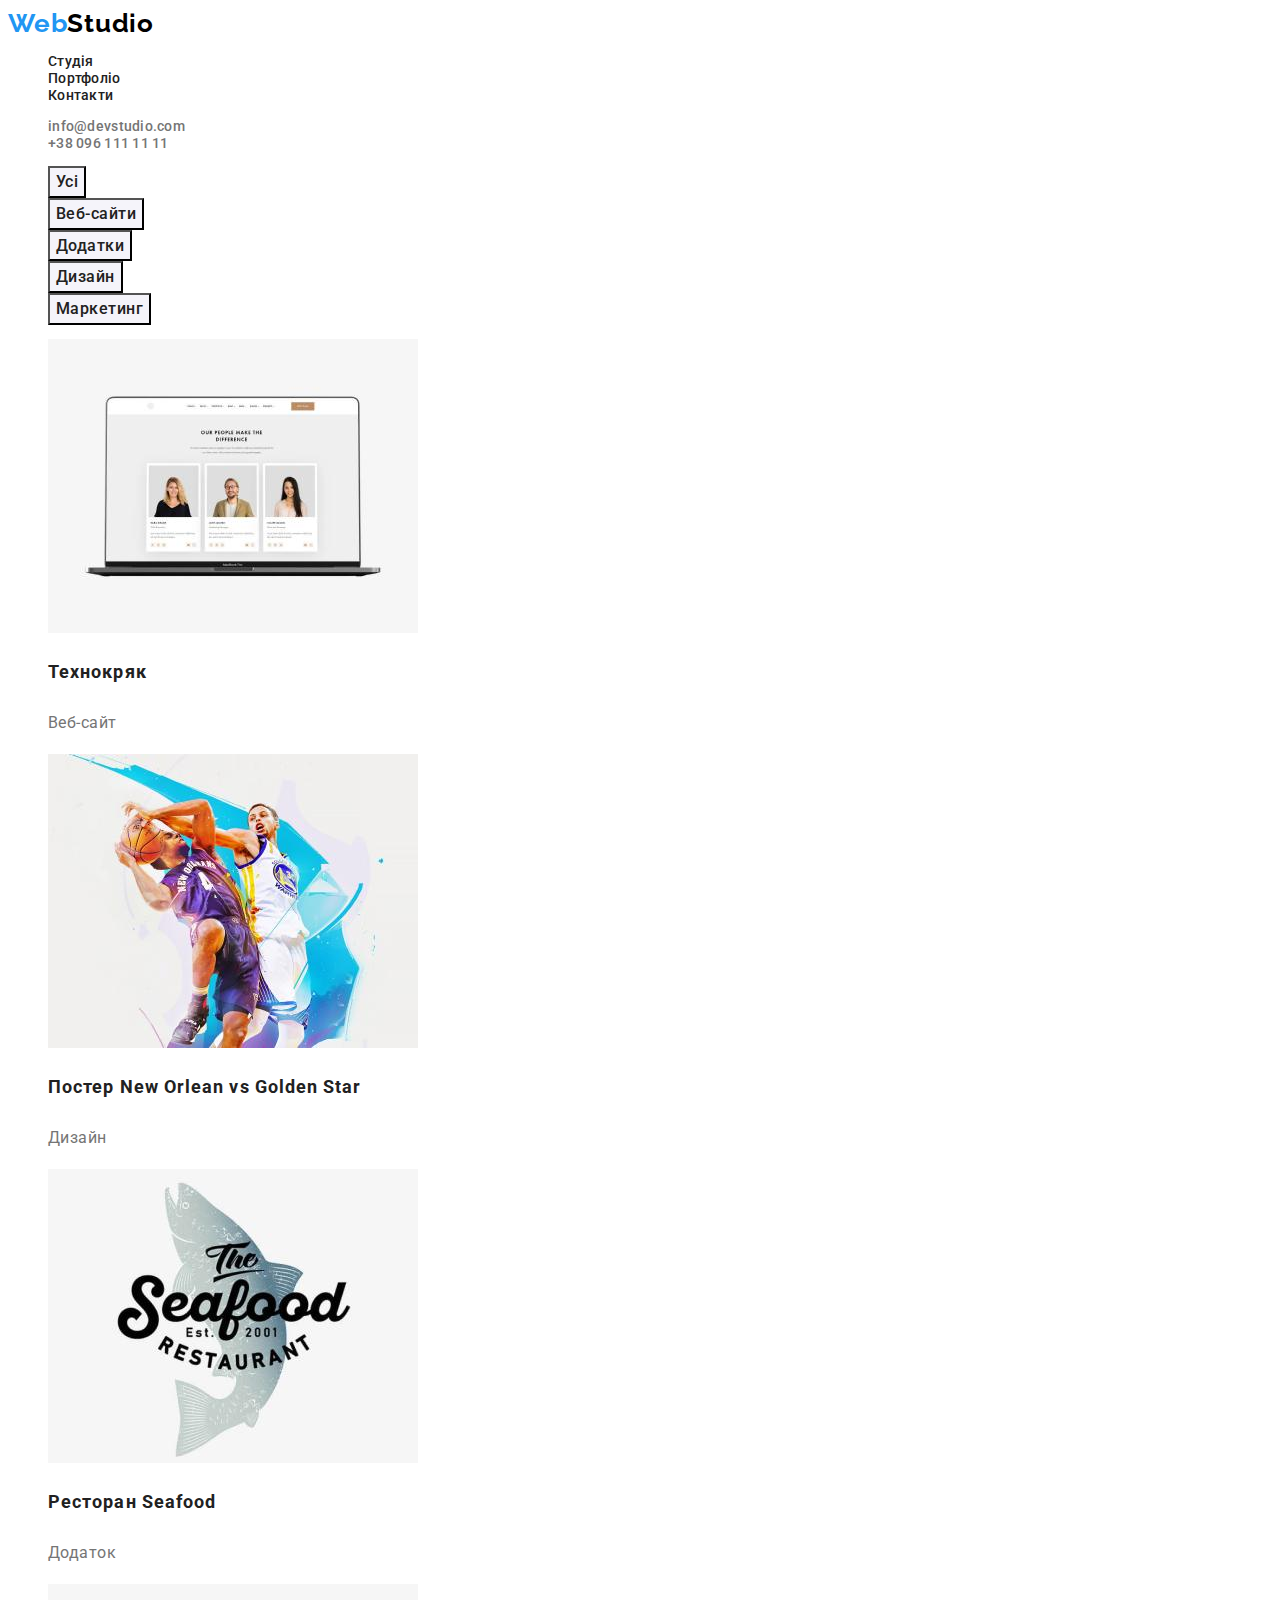
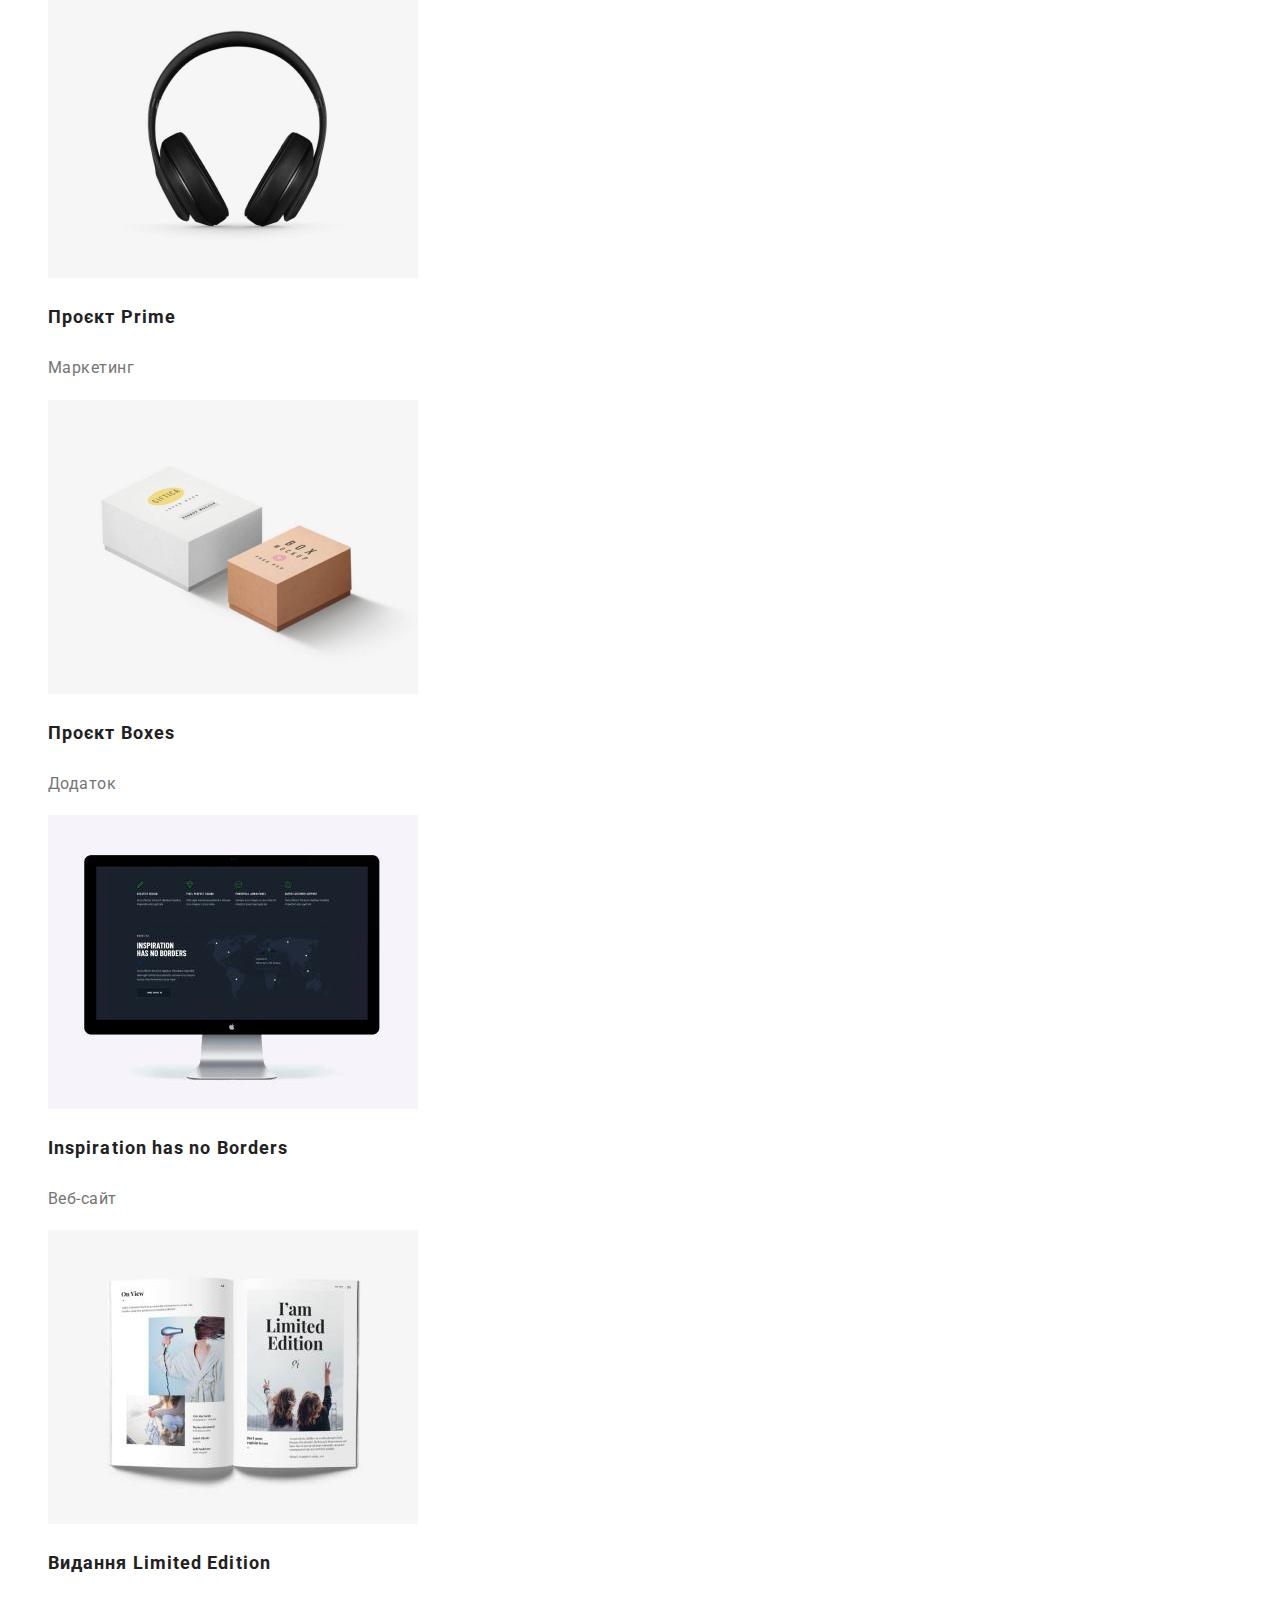
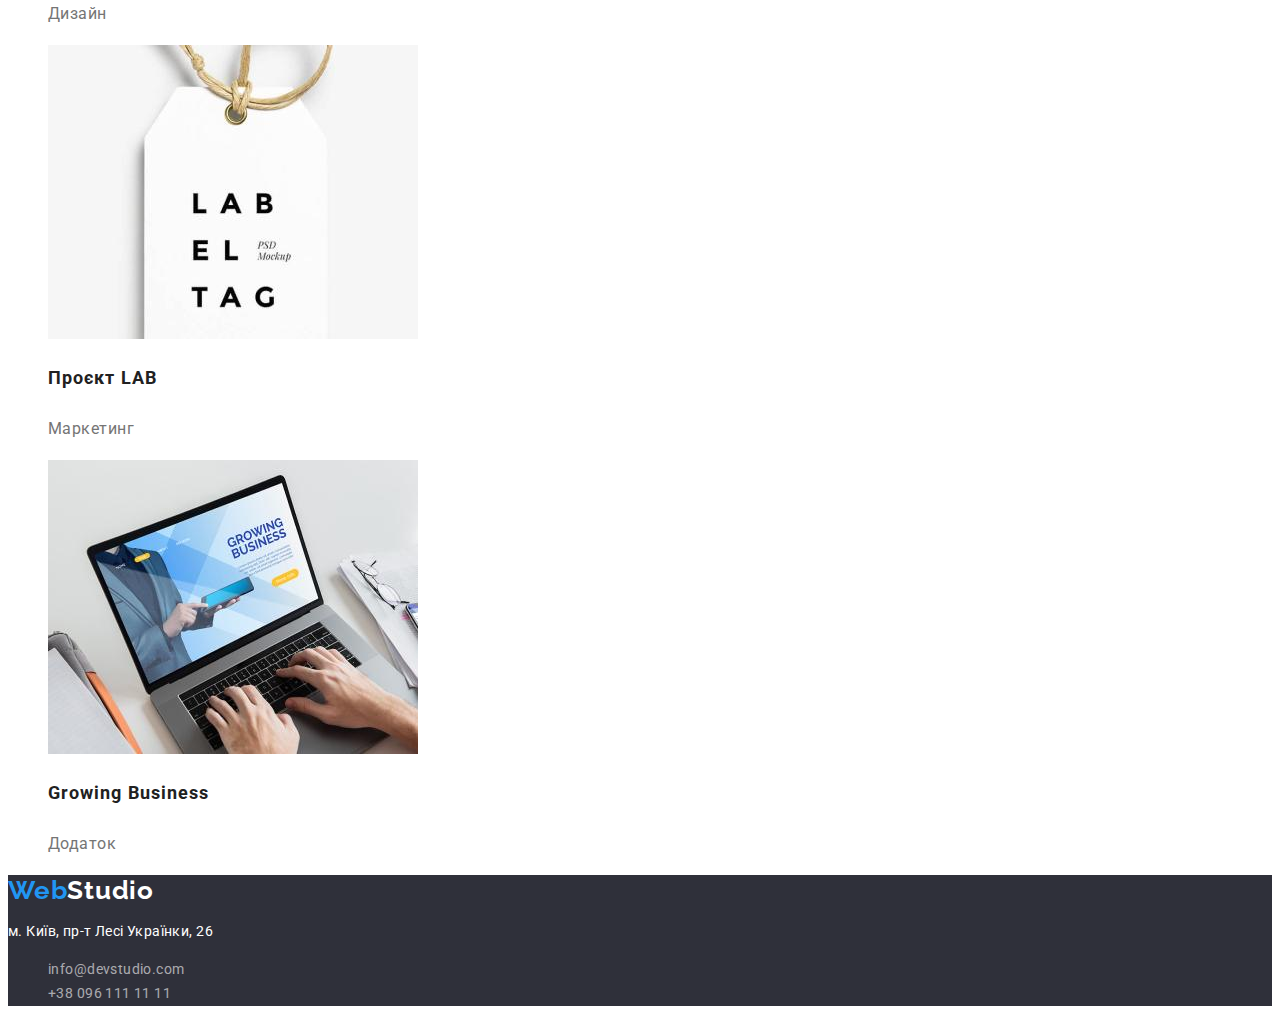
==== portfolio.html @ 92febed6 "Start" ====
<!DOCTYPE html>
<html lang="uk">
  <head>
    <meta charset="UTF-8" />
    <meta http-equiv="X-UA-Compatible" content="IE=edge" />
    <meta name="viewport" content="width=device-width, initial-scale=1.0" />
    <title>Портфоліо</title>
    <link rel="preconnect" href="https://fonts.googleapis.com" />
    <link rel="preconnect" href="https://fonts.gstatic.com" crossorigin />
    <link
      href="https://fonts.googleapis.com/css2?family=Raleway:wght@700&family=Roboto:wght@400;500;700;900&display=swap"
      rel="stylesheet" />
    <link rel="stylesheet" href="./css/styles.css" />
  </head>

  <body>
    <header class="page-header">
      <a href="./index.html" class="logo link-none"
        >Web<span class="logo-header">Studio</span></a
      >
      <nav>
        <ul class="list-none">
          <li>
            <a href="./index.html" class="menu-link link-none">Студія</a>
          </li>
          <li>
            <a href="./portfolio.html" class="menu-link link-none">Портфоліо</a>
          </li>
          <li>
            <a href="" class="menu-link link-none">Контакти</a>
          </li>
        </ul>
      </nav>
      <ul class="list-none">
        <li>
          <a href="mailto:info@devstudio.com" class="header-address link-none"
            >info@devstudio.com</a
          >
        </li>
        <li>
          <a href="tel:+380961111111" class="header-address link-none"
            >+38 096 111 11 11</a
          >
        </li>
      </ul>
    </header>
    <main>
      <!-- Filter -->
      <section>
        <h1 class="caption-hiden">Сторінка фільтрів</h1>
        <h2 class="caption-hiden">Фільтри</h2>
        <ul class="list-none">
          <li>
            <button type="button" class="btn-portfolio">Усі</button>
          </li>
          <li>
            <button type="button" class="btn-portfolio">Веб-сайти</button>
          </li>
          <li>
            <button type="button" class="btn-portfolio">Додатки</button>
          </li>
          <li>
            <button type="button" class="btn-portfolio">Дизайн</button>
          </li>
          <li>
            <button type="button" class="btn-portfolio">Маркетинг</button>
          </li>
        </ul>
        <ul class="list-none">
          <li>
            <a href="" class="link-none">
              <img
                src="./images/pf-tech.jpg"
                alt="Сайт вакансій"
                width="370"
                height="294" />
            </a>
            <h3 class="card-caption">Технокряк</h3>
            <p class="card-txt">Веб-сайт</p>
          </li>
          <li>
            <a href="" class="link-none">
              <img
                src="./images/pf-orlean.jpg"
                alt="Постер з зірками баскетболу"
                width="370"
                height="294" />
            </a>
            <h3 class="card-caption">
              Постер <span lang="en">New Orlean vs Golden Star</span>
            </h3>
            <p class="card-txt">Дизайн</p>
          </li>
          <li>
            <a href="" class="link-none">
              <img
                src="./images/pf-seafood.jpg"
                alt="Реклама ресторану морепродуктів"
                width="370"
                height="294" />
            </a>
            <h3 class="card-caption">
              Ресторан <span lang="en">Seafood</span>
            </h3>
            <p class="card-txt">Додаток</p>
          </li>
          <li>
            <a href="" class="link-none">
              <img
                src="./images/pf-prime.jpg"
                alt="Наушники"
                width="370"
                height="294" />
            </a>
            <h3 class="card-caption">Проєкт <span lang="en">Prime</span></h3>
            <p class="card-txt">Маркетинг</p>
          </li>
          <li>
            <a href="" class="link-none">
              <img
                src="./images/pf-boxes.jpg"
                alt="Паперові коробки"
                width="370"
                height="294" />
            </a>
            <h3 class="card-caption">Проєкт <span lang="en">Boxes</span></h3>
            <p class="card-txt">Додаток</p>
          </li>
          <li>
            <a href="" class="link-none">
              <img
                src="./images/pf-borders.jpg"
                alt="Сайт з мапою та маркерами на ній"
                width="370"
                height="294" />
            </a>
            <h3 class="card-caption" lang="en">Inspiration has no Borders</h3>
            <p class="card-txt">Веб-сайт</p>
          </li>
          <li>
            <a href="" class="link-none">
              <img
                src="./images/pf-limited.jpg"
                alt="Видання Лімітетд Едішн"
                width="370"
                height="294" />
            </a>
            <h3 class="card-caption" lang="en">Видання Limited Edition</h3>
            <p class="card-txt">Дизайн</p>
          </li>
          <li>
            <a href="" class="link-none">
              <img
                src="./images/pf-lab.jpg"
                alt="Бірка з написом ЛАБ ЕЛ ТАГ"
                width="370"
                height="294" />
            </a>
            <h3 class="card-caption">Проєкт <span lang="en">LAB</span></h3>
            <p class="card-txt">Маркетинг</p>
          </li>
          <li>
            <a href="" class="link-none">
              <img
                src="./images/pf-buisness.jpg"
                alt="Реклама додатку Гровінг Бізнес"
                width="370"
                height="294" />
            </a>
            <h3 class="card-caption" lang="en">Growing Business</h3>
            <p class="card-txt">Додаток</p>
          </li>
        </ul>
      </section>
    </main>
    <footer class="page-footer">
      <a href="./index.html" class="logo link-none"
        >Web<span class="logo-footer">Studio</span></a
      >
      <address>
        <p class="footer-text">м. Київ, пр-т Лесі Українки, 26</p>
        <ul class="list-none">
          <li>
            <a href="mailto:info@devstudio.com" class="footer-link link-none"
              >info@devstudio.com</a
            >
          </li>
          <li>
            <a href="tel:+380961111111" class="footer-link link-none"
              >+38 096 111 11 11</a
            >
          </li>
        </ul>
      </address>
    </footer>
  </body>
</html>
---- css/styles.css ----
:root {
  /* text color */
  --text-color: #757575;
  --text-title-color: #212121;
  --text-alternative-color: #2196f3;
  --text-secondary-alternative-color: #ffffff;
  /* logo color */
  --logo-first-color: #2196f3;
  --logo-secondary-color: #000000;
  --logo-alternative-color: #ffffff;
  /* button color */
  --btn-text-color: #212121;
  --btn-text-alternative-color: #ffffff;
  --btn-background-color: #f5f4fa;
  --btn-background-secondary-color: #2196f3;
  /* link color */
  --link-color: #212121;
  --link-secondary-color: #757575;
  --link-alternative-color: #2196f3;
  --link-secondary-alternative-color: rgba(255, 255, 255, 0.6);
  /* background color */
  --background-color: #ffffff;
  --footer-background-color: #2f303a;
  --team-background-color: #f5f4fa;
}

.list-none {
  list-style: none;
}

.bs-txt {
  line-height: 1.71;
  letter-spacing: 0.03em;
}

.link-none {
  text-decoration: none;
}

body {
  font-family: 'Roboto', sans-serif;
  font-size: 14px;

  color: var(--text-color);
  background-color: var(--background-color);
}

/* Section Header */
.logo {
  font-family: 'Raleway', sans-serif;
  font-weight: 700;
  font-size: 26px;
  line-height: 1.19;
  letter-spacing: 0.03em;

  color: var(--logo-first-color);
}

.logo-header {
  color: var(--logo-secondary-color);
}

.logo-footer {
  color: var(--logo-alternative-color);
}

.menu-link {
  font-weight: 500;
  line-height: 1.14;
  letter-spacing: 0.02em;

  color: var(--link-color);
}

.menu-link:hover,
.menu-link:focus {
  color: var(--link-alternative-color);
}

.header-address {
  font-weight: 500;
  line-height: 1.14;
  letter-spacing: 0.02em;

  color: var(--link-secondary-color);
}

.header-address:hover,
.header-address:focus {
  color: var(--link-alternative-color);
}

/* Section body index.html */
.hero {
  background-color: var(--footer-background-color);
}

.hero-title {
  font-weight: 900;
  font-size: 44px;
  line-height: 1.36;
  letter-spacing: 0.06em;
  text-align: center;
  text-transform: uppercase;

  color: var(--text-secondary-alternative-color);
}

.btn {
  cursor: pointer;

  font-family: inherit;
  font-weight: 700;
  font-size: 16px;
  line-height: 1.88;
  letter-spacing: 0.06em;
  text-align: center;

  color: var(--btn-text-alternative-color);
  background-color: var(--btn-background-secondary-color);
}

.btn:hover,
.btn:focus {
  color: var(--btn-text-color);
  background-color: var(--btn-background-color);
}

.caption-hiden {
  display: none;
}

.subject {
  font-size: 36px;
  line-height: 1.17;
  text-align: center;
}

.heading {
  font-size: 14px;
  line-height: 1.14;
  text-transform: uppercase;
}

.subject,
.heading {
  font-weight: 700;
  letter-spacing: 0.03em;
}

.fio {
  font-weight: 500;
}

.fio,
.txt {
  font-size: 16px;
  line-height: 1.19;
  letter-spacing: 0.03em;
  text-align: center;
}

.subject,
.heading,
.fio {
  color: var(--text-title-color);
}

.team {
  background-color: var(--team-background-color);
}

/* Section body portfolio.html */
.btn-portfolio {
  cursor: pointer;

  font-family: inherit;
  font-weight: 500;
  font-size: 16px;
  line-height: 1.62;
  letter-spacing: 0.03em;
  text-align: center;

  color: var(--btn-text-color);
  background-color: var(--btn-background-color);
}

.btn-portfolio:hover,
.btn-portfolio:focus {
  color: var(--btn-text-alternative-color);
  background-color: var(--btn-background-secondary-color);
}

.card-caption {
  font-weight: 700;
  font-size: 18px;
  line-height: 2;
  letter-spacing: 0.06em;
  color: var(--text-title-color);
}

.card-txt {
  font-size: 16px;
  line-height: 1.88;
  letter-spacing: 0.03em;
}

/* Section Footer */
.page-footer {
  background-color: var(--footer-background-color);
}

.footer-text {
  font-style: normal;
  line-height: 1.71;
  letter-spacing: 0.03em;

  color: var(--text-secondary-alternative-color);
}

.footer-link {
  font-style: normal;
  line-height: 1.71;
  letter-spacing: 0.03em;

  color: var(--link-secondary-alternative-color);
}

.footer-link:hover,
.footer-link:focus {
  color: var(--link-alternative-color);
}
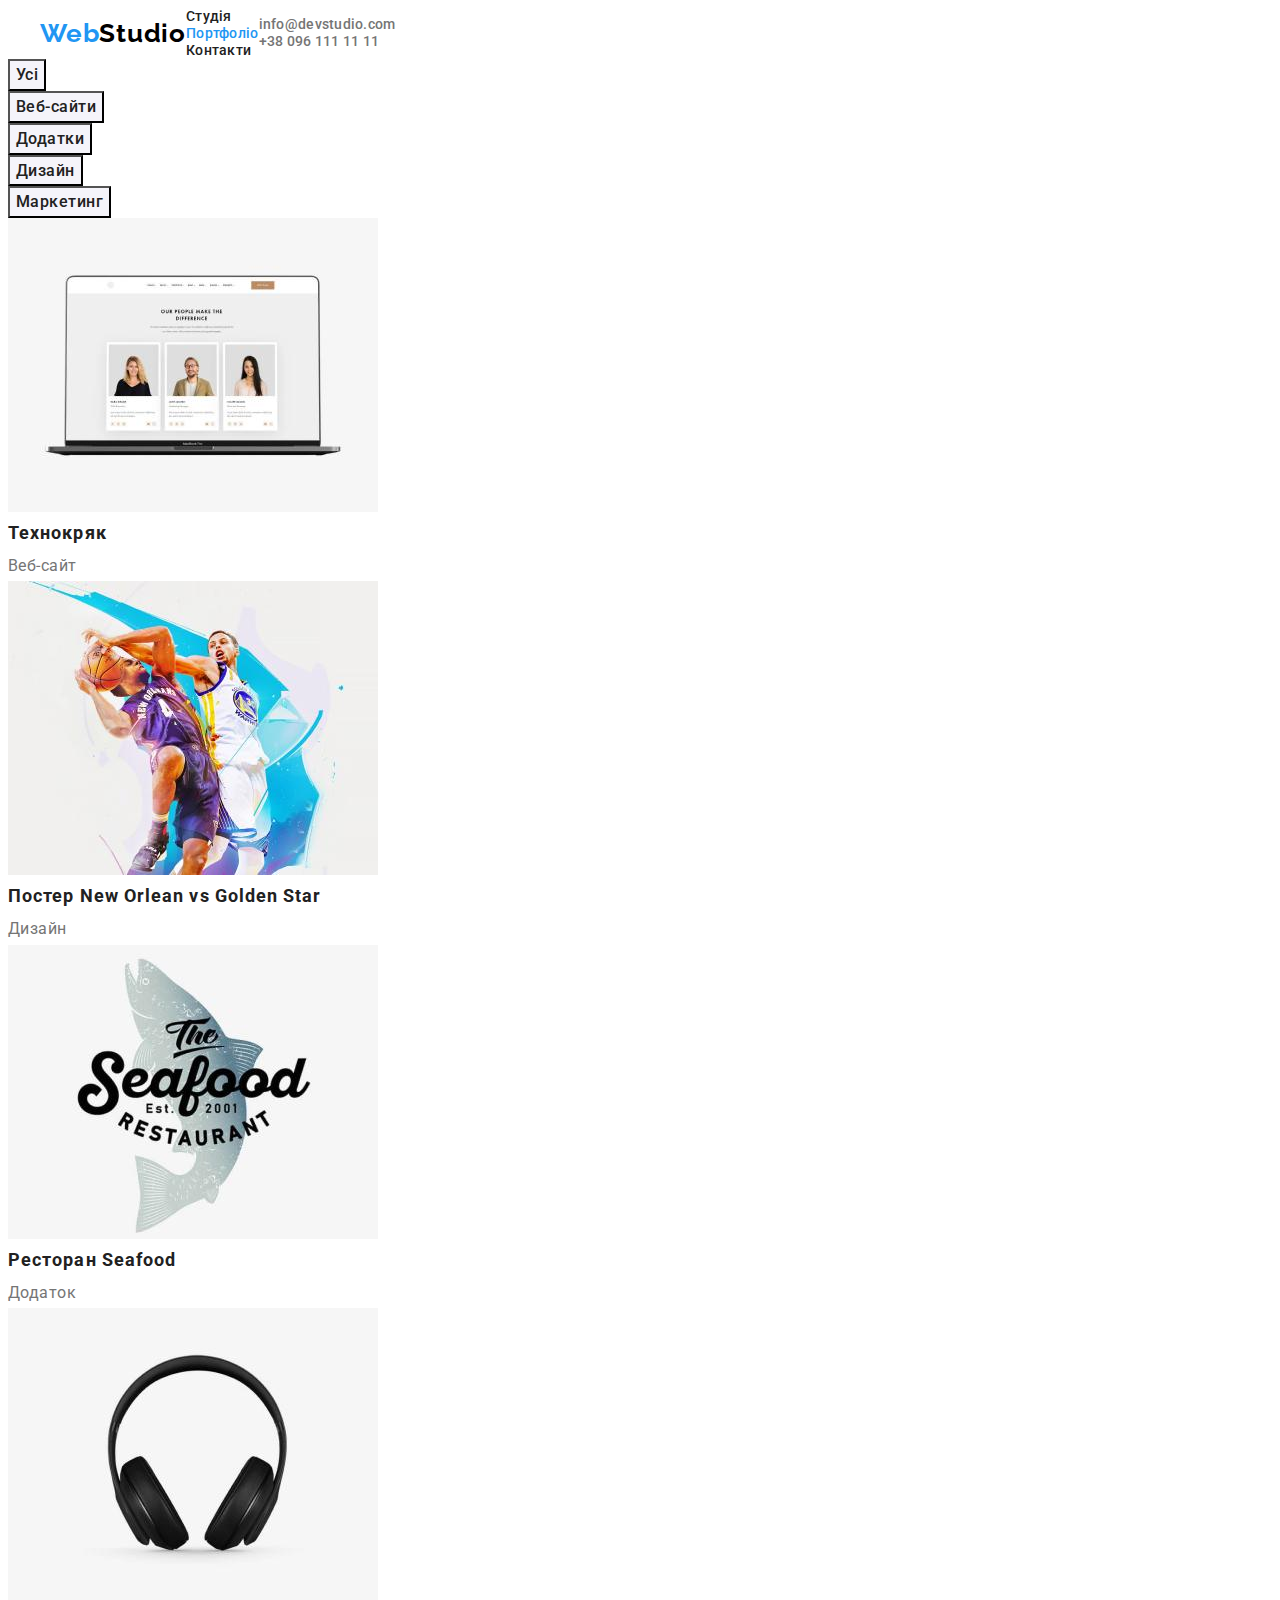
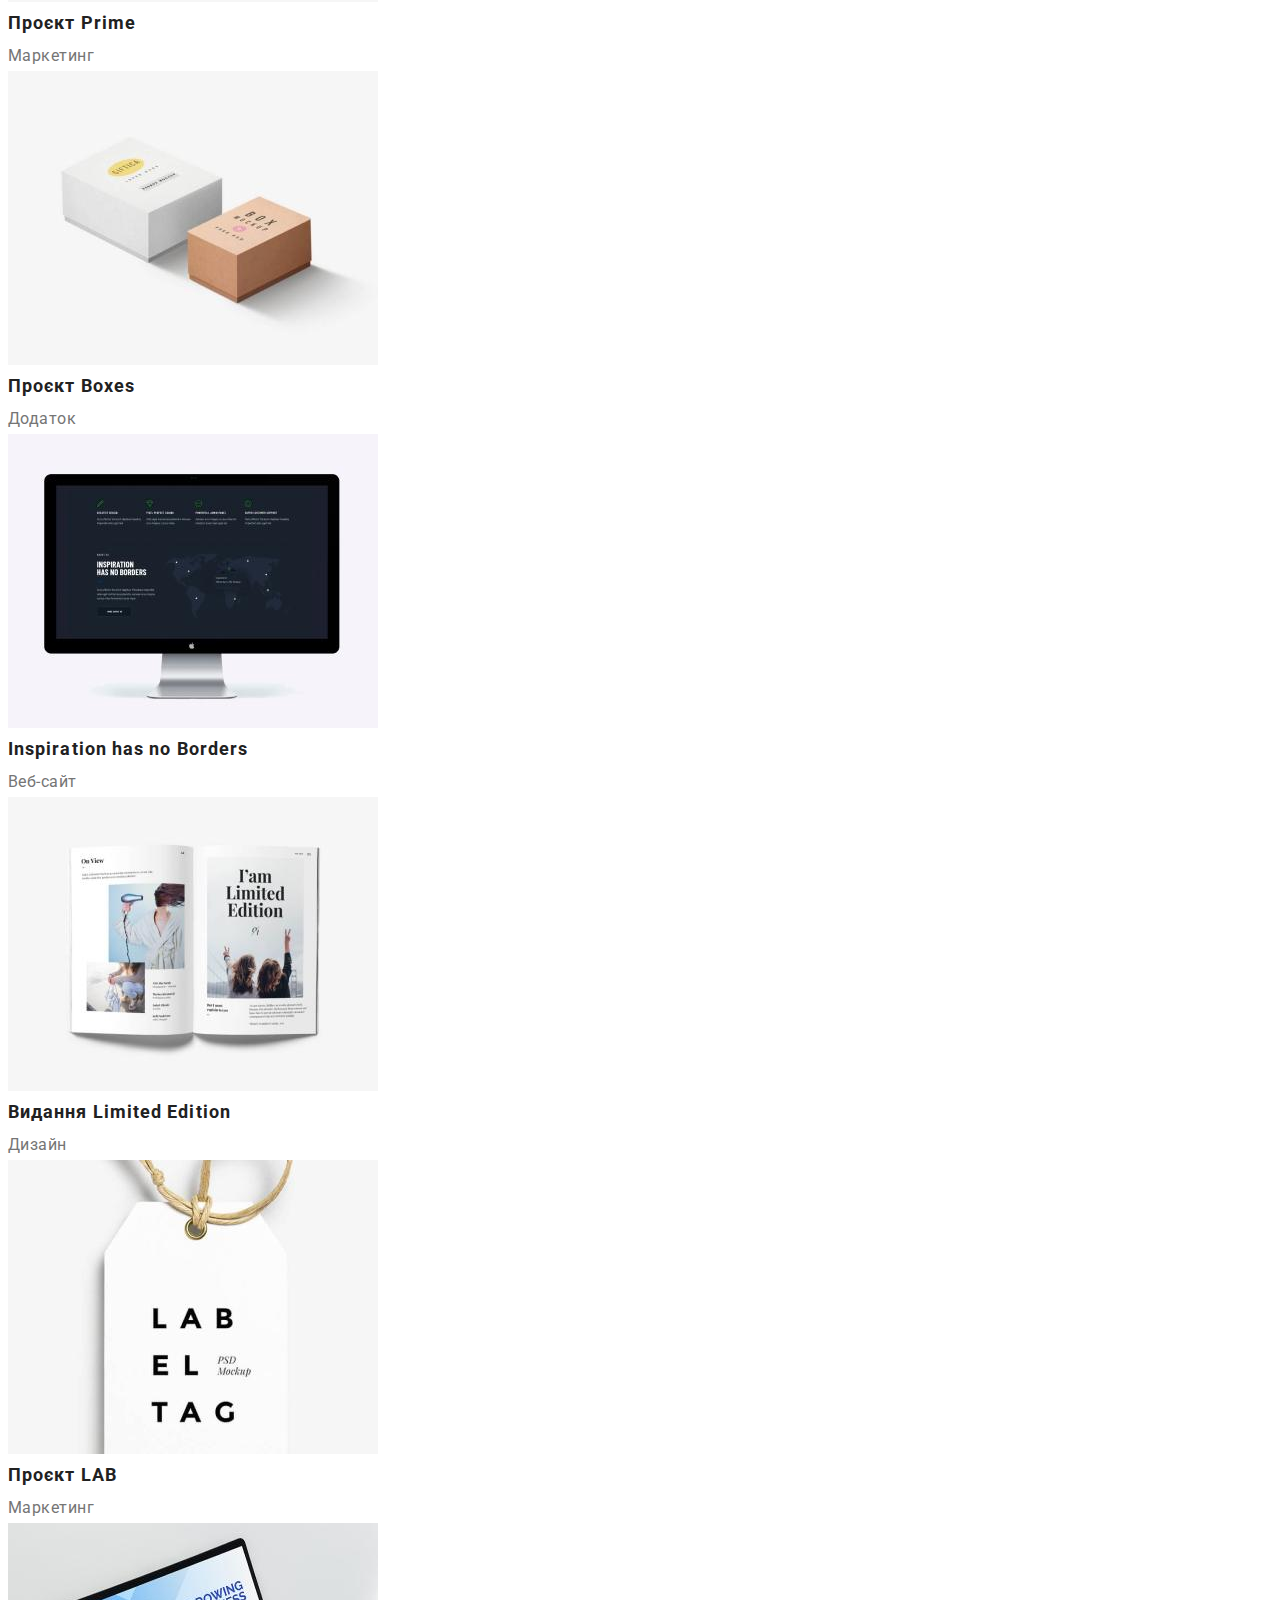
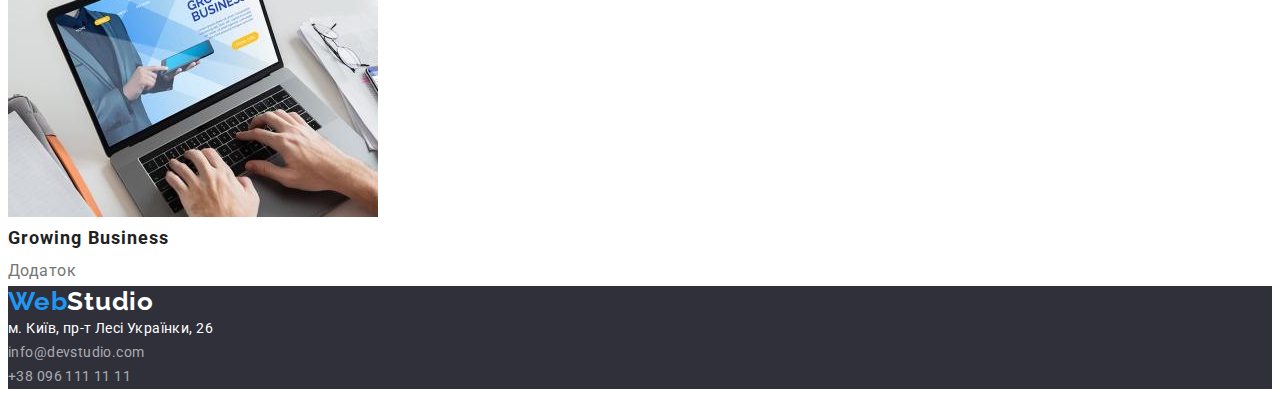
==== commit 843311a4: "start" ====
--- a/portfolio.html
+++ b/portfolio.html
@@ -1,30 +1,34 @@
 <!DOCTYPE html>
 <html lang="uk">
-  <head>
-    <meta charset="UTF-8" />
-    <meta http-equiv="X-UA-Compatible" content="IE=edge" />
-    <meta name="viewport" content="width=device-width, initial-scale=1.0" />
-    <title>Портфоліо</title>
-    <link rel="preconnect" href="https://fonts.googleapis.com" />
-    <link rel="preconnect" href="https://fonts.gstatic.com" crossorigin />
-    <link
-      href="https://fonts.googleapis.com/css2?family=Raleway:wght@700&family=Roboto:wght@400;500;700;900&display=swap"
-      rel="stylesheet" />
-    <link rel="stylesheet" href="./css/styles.css" />
-  </head>
 
-  <body>
-    <header class="page-header">
-      <a href="./index.html" class="logo link-none"
-        >Web<span class="logo-header">Studio</span></a
-      >
+<head>
+  <meta charset="UTF-8" />
+  <meta http-equiv="X-UA-Compatible" content="IE=edge" />
+  <meta name="viewport" content="width=device-width, initial-scale=1.0" />
+  <title>Портфоліо</title>
+  <link rel="preconnect" href="https://fonts.googleapis.com" />
+  <link rel="preconnect" href="https://fonts.gstatic.com" crossorigin />
+  <link href="https://fonts.googleapis.com/css2?family=Raleway:wght@700&family=Roboto:wght@400;500;700;900&display=swap"
+    rel="stylesheet" />
+
+  <link rel="stylesheet" href="https://cdnjs.cloudflare.com/ajax/libs/modern-normalize/1.1.0/modern-normalize.min.css"
+    integrity="sha512-wpPYUAdjBVSE4KJnH1VR1HeZfpl1ub8YT/NKx4PuQ5NmX2tKuGu6U/JRp5y+Y8XG2tV+wKQpNHVUX03MfMFn9Q=="
+    crossorigin="anonymous" referrerpolicy="no-referrer" />
+
+  <link rel="stylesheet" href="./css/styles.css" />
+</head>
+
+<body>
+  <header class="page-header">
+    <div class="container">
+      <a href="./index.html" class="logo link-none">Web<span class="logo-header">Studio</span></a>
       <nav>
         <ul class="list-none">
           <li>
             <a href="./index.html" class="menu-link link-none">Студія</a>
           </li>
           <li>
-            <a href="./portfolio.html" class="menu-link link-none">Портфоліо</a>
+            <a href="./portfolio.html" class="current menu-link link-none">Портфоліо</a>
           </li>
           <li>
             <a href="" class="menu-link link-none">Контакти</a>
@@ -33,165 +37,121 @@
       </nav>
       <ul class="list-none">
         <li>
-          <a href="mailto:info@devstudio.com" class="header-address link-none"
-            >info@devstudio.com</a
-          >
+          <a href="mailto:info@devstudio.com" class="header-address link-none">info@devstudio.com</a>
         </li>
         <li>
-          <a href="tel:+380961111111" class="header-address link-none"
-            >+38 096 111 11 11</a
-          >
+          <a href="tel:+380961111111" class="header-address link-none">+38 096 111 11 11</a>
         </li>
       </ul>
-    </header>
-    <main>
-      <!-- Filter -->
-      <section>
-        <h1 class="caption-hiden">Сторінка фільтрів</h1>
-        <h2 class="caption-hiden">Фільтри</h2>
-        <ul class="list-none">
-          <li>
-            <button type="button" class="btn-portfolio">Усі</button>
-          </li>
-          <li>
-            <button type="button" class="btn-portfolio">Веб-сайти</button>
-          </li>
-          <li>
-            <button type="button" class="btn-portfolio">Додатки</button>
-          </li>
-          <li>
-            <button type="button" class="btn-portfolio">Дизайн</button>
-          </li>
-          <li>
-            <button type="button" class="btn-portfolio">Маркетинг</button>
-          </li>
-        </ul>
-        <ul class="list-none">
-          <li>
-            <a href="" class="link-none">
-              <img
-                src="./images/pf-tech.jpg"
-                alt="Сайт вакансій"
-                width="370"
-                height="294" />
-            </a>
-            <h3 class="card-caption">Технокряк</h3>
-            <p class="card-txt">Веб-сайт</p>
-          </li>
-          <li>
-            <a href="" class="link-none">
-              <img
-                src="./images/pf-orlean.jpg"
-                alt="Постер з зірками баскетболу"
-                width="370"
-                height="294" />
-            </a>
-            <h3 class="card-caption">
-              Постер <span lang="en">New Orlean vs Golden Star</span>
-            </h3>
-            <p class="card-txt">Дизайн</p>
-          </li>
-          <li>
-            <a href="" class="link-none">
-              <img
-                src="./images/pf-seafood.jpg"
-                alt="Реклама ресторану морепродуктів"
-                width="370"
-                height="294" />
-            </a>
-            <h3 class="card-caption">
-              Ресторан <span lang="en">Seafood</span>
-            </h3>
-            <p class="card-txt">Додаток</p>
-          </li>
-          <li>
-            <a href="" class="link-none">
-              <img
-                src="./images/pf-prime.jpg"
-                alt="Наушники"
-                width="370"
-                height="294" />
-            </a>
-            <h3 class="card-caption">Проєкт <span lang="en">Prime</span></h3>
-            <p class="card-txt">Маркетинг</p>
-          </li>
-          <li>
-            <a href="" class="link-none">
-              <img
-                src="./images/pf-boxes.jpg"
-                alt="Паперові коробки"
-                width="370"
-                height="294" />
-            </a>
-            <h3 class="card-caption">Проєкт <span lang="en">Boxes</span></h3>
-            <p class="card-txt">Додаток</p>
-          </li>
-          <li>
-            <a href="" class="link-none">
-              <img
-                src="./images/pf-borders.jpg"
-                alt="Сайт з мапою та маркерами на ній"
-                width="370"
-                height="294" />
-            </a>
-            <h3 class="card-caption" lang="en">Inspiration has no Borders</h3>
-            <p class="card-txt">Веб-сайт</p>
-          </li>
-          <li>
-            <a href="" class="link-none">
-              <img
-                src="./images/pf-limited.jpg"
-                alt="Видання Лімітетд Едішн"
-                width="370"
-                height="294" />
-            </a>
-            <h3 class="card-caption" lang="en">Видання Limited Edition</h3>
-            <p class="card-txt">Дизайн</p>
-          </li>
-          <li>
-            <a href="" class="link-none">
-              <img
-                src="./images/pf-lab.jpg"
-                alt="Бірка з написом ЛАБ ЕЛ ТАГ"
-                width="370"
-                height="294" />
-            </a>
-            <h3 class="card-caption">Проєкт <span lang="en">LAB</span></h3>
-            <p class="card-txt">Маркетинг</p>
-          </li>
-          <li>
-            <a href="" class="link-none">
-              <img
-                src="./images/pf-buisness.jpg"
-                alt="Реклама додатку Гровінг Бізнес"
-                width="370"
-                height="294" />
-            </a>
-            <h3 class="card-caption" lang="en">Growing Business</h3>
-            <p class="card-txt">Додаток</p>
-          </li>
-        </ul>
-      </section>
-    </main>
-    <footer class="page-footer">
-      <a href="./index.html" class="logo link-none"
-        >Web<span class="logo-footer">Studio</span></a
-      >
-      <address>
-        <p class="footer-text">м. Київ, пр-т Лесі Українки, 26</p>
-        <ul class="list-none">
-          <li>
-            <a href="mailto:info@devstudio.com" class="footer-link link-none"
-              >info@devstudio.com</a
-            >
-          </li>
-          <li>
-            <a href="tel:+380961111111" class="footer-link link-none"
-              >+38 096 111 11 11</a
-            >
-          </li>
-        </ul>
-      </address>
-    </footer>
-  </body>
-</html>
+    </div>
+  </header>
+  <main>
+    <!-- Filter -->
+    <section>
+      <h1 class="caption-hiden">Сторінка фільтрів</h1>
+      <h2 class="caption-hiden">Фільтри</h2>
+      <ul class="list-none">
+        <li>
+          <button type="button" class="btn-portfolio">Усі</button>
+        </li>
+        <li>
+          <button type="button" class="btn-portfolio">Веб-сайти</button>
+        </li>
+        <li>
+          <button type="button" class="btn-portfolio">Додатки</button>
+        </li>
+        <li>
+          <button type="button" class="btn-portfolio">Дизайн</button>
+        </li>
+        <li>
+          <button type="button" class="btn-portfolio">Маркетинг</button>
+        </li>
+      </ul>
+      <ul class="list-none">
+        <li>
+          <a href="" class="link-none">
+            <img src="./images/pf-tech.jpg" alt="Сайт вакансій" width="370" height="294" />
+          </a>
+          <h3 class="card-caption">Технокряк</h3>
+          <p class="card-txt">Веб-сайт</p>
+        </li>
+        <li>
+          <a href="" class="link-none">
+            <img src="./images/pf-orlean.jpg" alt="Постер з зірками баскетболу" width="370" height="294" />
+          </a>
+          <h3 class="card-caption">
+            Постер <span lang="en">New Orlean vs Golden Star</span>
+          </h3>
+          <p class="card-txt">Дизайн</p>
+        </li>
+        <li>
+          <a href="" class="link-none">
+            <img src="./images/pf-seafood.jpg" alt="Реклама ресторану морепродуктів" width="370" height="294" />
+          </a>
+          <h3 class="card-caption">
+            Ресторан <span lang="en">Seafood</span>
+          </h3>
+          <p class="card-txt">Додаток</p>
+        </li>
+        <li>
+          <a href="" class="link-none">
+            <img src="./images/pf-prime.jpg" alt="Наушники" width="370" height="294" />
+          </a>
+          <h3 class="card-caption">Проєкт <span lang="en">Prime</span></h3>
+          <p class="card-txt">Маркетинг</p>
+        </li>
+        <li>
+          <a href="" class="link-none">
+            <img src="./images/pf-boxes.jpg" alt="Паперові коробки" width="370" height="294" />
+          </a>
+          <h3 class="card-caption">Проєкт <span lang="en">Boxes</span></h3>
+          <p class="card-txt">Додаток</p>
+        </li>
+        <li>
+          <a href="" class="link-none">
+            <img src="./images/pf-borders.jpg" alt="Сайт з мапою та маркерами на ній" width="370" height="294" />
+          </a>
+          <h3 class="card-caption" lang="en">Inspiration has no Borders</h3>
+          <p class="card-txt">Веб-сайт</p>
+        </li>
+        <li>
+          <a href="" class="link-none">
+            <img src="./images/pf-limited.jpg" alt="Видання Лімітетд Едішн" width="370" height="294" />
+          </a>
+          <h3 class="card-caption" lang="en">Видання Limited Edition</h3>
+          <p class="card-txt">Дизайн</p>
+        </li>
+        <li>
+          <a href="" class="link-none">
+            <img src="./images/pf-lab.jpg" alt="Бірка з написом ЛАБ ЕЛ ТАГ" width="370" height="294" />
+          </a>
+          <h3 class="card-caption">Проєкт <span lang="en">LAB</span></h3>
+          <p class="card-txt">Маркетинг</p>
+        </li>
+        <li>
+          <a href="" class="link-none">
+            <img src="./images/pf-buisness.jpg" alt="Реклама додатку Гровінг Бізнес" width="370" height="294" />
+          </a>
+          <h3 class="card-caption" lang="en">Growing Business</h3>
+          <p class="card-txt">Додаток</p>
+        </li>
+      </ul>
+    </section>
+  </main>
+  <footer class="page-footer">
+    <a href="./index.html" class="logo link-none">Web<span class="logo-footer">Studio</span></a>
+    <address>
+      <p class="footer-text">м. Київ, пр-т Лесі Українки, 26</p>
+      <ul class="list-none">
+        <li>
+          <a href="mailto:info@devstudio.com" class="footer-link link-none">info@devstudio.com</a>
+        </li>
+        <li>
+          <a href="tel:+380961111111" class="footer-link link-none">+38 096 111 11 11</a>
+        </li>
+      </ul>
+    </address>
+  </footer>
+</body>
+
+</html>--- a/css/styles.css
+++ b/css/styles.css
@@ -22,6 +22,8 @@
   --background-color: #ffffff;
   --footer-background-color: #2f303a;
   --team-background-color: #f5f4fa;
+  /* gap */
+  --gap-width: 30px;
 }
 
 .list-none {
@@ -45,7 +47,52 @@
   background-color: var(--background-color);
 }
 
+h1,
+h2,
+h3,
+ul,
+p {
+  padding: 0;
+  margin: 0;
+}
+
+.container {
+  width: 1200px;
+  padding-left: 15px;
+  padding-right: 15px;
+  margin-left: auto;
+  margin-right: auto;
+}
+
+.nav-list {
+  display: flex;
+  margin-left: 93px;
+}
+
+.page-header .list {
+  display: flex;
+  margin-left: auto;
+}
+
+.page-header .list > .item + .item {
+  margin-left: 50px;
+}
 /* Section Header */
+.page-header .container {
+  display: flex;
+  align-items: center;
+}
+
+.nav-list > .item {
+  display: block;
+  padding-top: 32px;
+  padding-bottom: 32px;
+}
+
+.nav-list > .item + .item {
+  margin-left: 50px;
+}
+
 .logo {
   font-family: 'Raleway', sans-serif;
   font-weight: 700;
@@ -77,6 +124,15 @@
   color: var(--link-alternative-color);
 }
 
+.menu-link.current {
+  color: var(--link-alternative-color);
+}
+
+.menu-link.current:hover,
+.menu-link.current:focus {
+  color: var(--link-color);
+}
+
 .header-address {
   font-weight: 500;
   line-height: 1.14;
@@ -91,11 +147,22 @@
 }
 
 /* Section body index.html */
+.section {
+  padding-top: 94px;
+  padding-bottom: 94px;
+}
+
 .hero {
   background-color: var(--footer-background-color);
 }
 
+.hero > .container {
+  text-align: center;
+}
+
 .hero-title {
+  margin-bottom: 30px;
+
   font-weight: 900;
   font-size: 44px;
   line-height: 1.36;
@@ -127,16 +194,30 @@
 }
 
 .caption-hiden {
-  display: none;
+  /* display: none; */
+  position: absolute;
+  width: 1px;
+  height: 1px;
+  margin: -1px;
+  border: 0;
+  padding: 0;
+  white-space: nowrap;
+  clip-path: inset(100%);
+  clip: rect(0 0 0 0);
+  overflow: hidden;
 }
 
 .subject {
+  margin-bottom: 50px;
+
   font-size: 36px;
   line-height: 1.17;
   text-align: center;
 }
 
 .heading {
+  margin-bottom: 10px;
+
   font-size: 14px;
   line-height: 1.14;
   text-transform: uppercase;
@@ -164,6 +245,24 @@
 .heading,
 .fio {
   color: var(--text-title-color);
+}
+
+.adv-list,
+.do-list {
+  display: flex;
+  justify-content: space-between;
+}
+
+.adv-list > .item {
+  width: 270px;
+}
+
+.do-list .item {
+  font-size: 0;
+}
+
+.do-list .picture {
+  font-size: 14px;
 }
 
 .team {
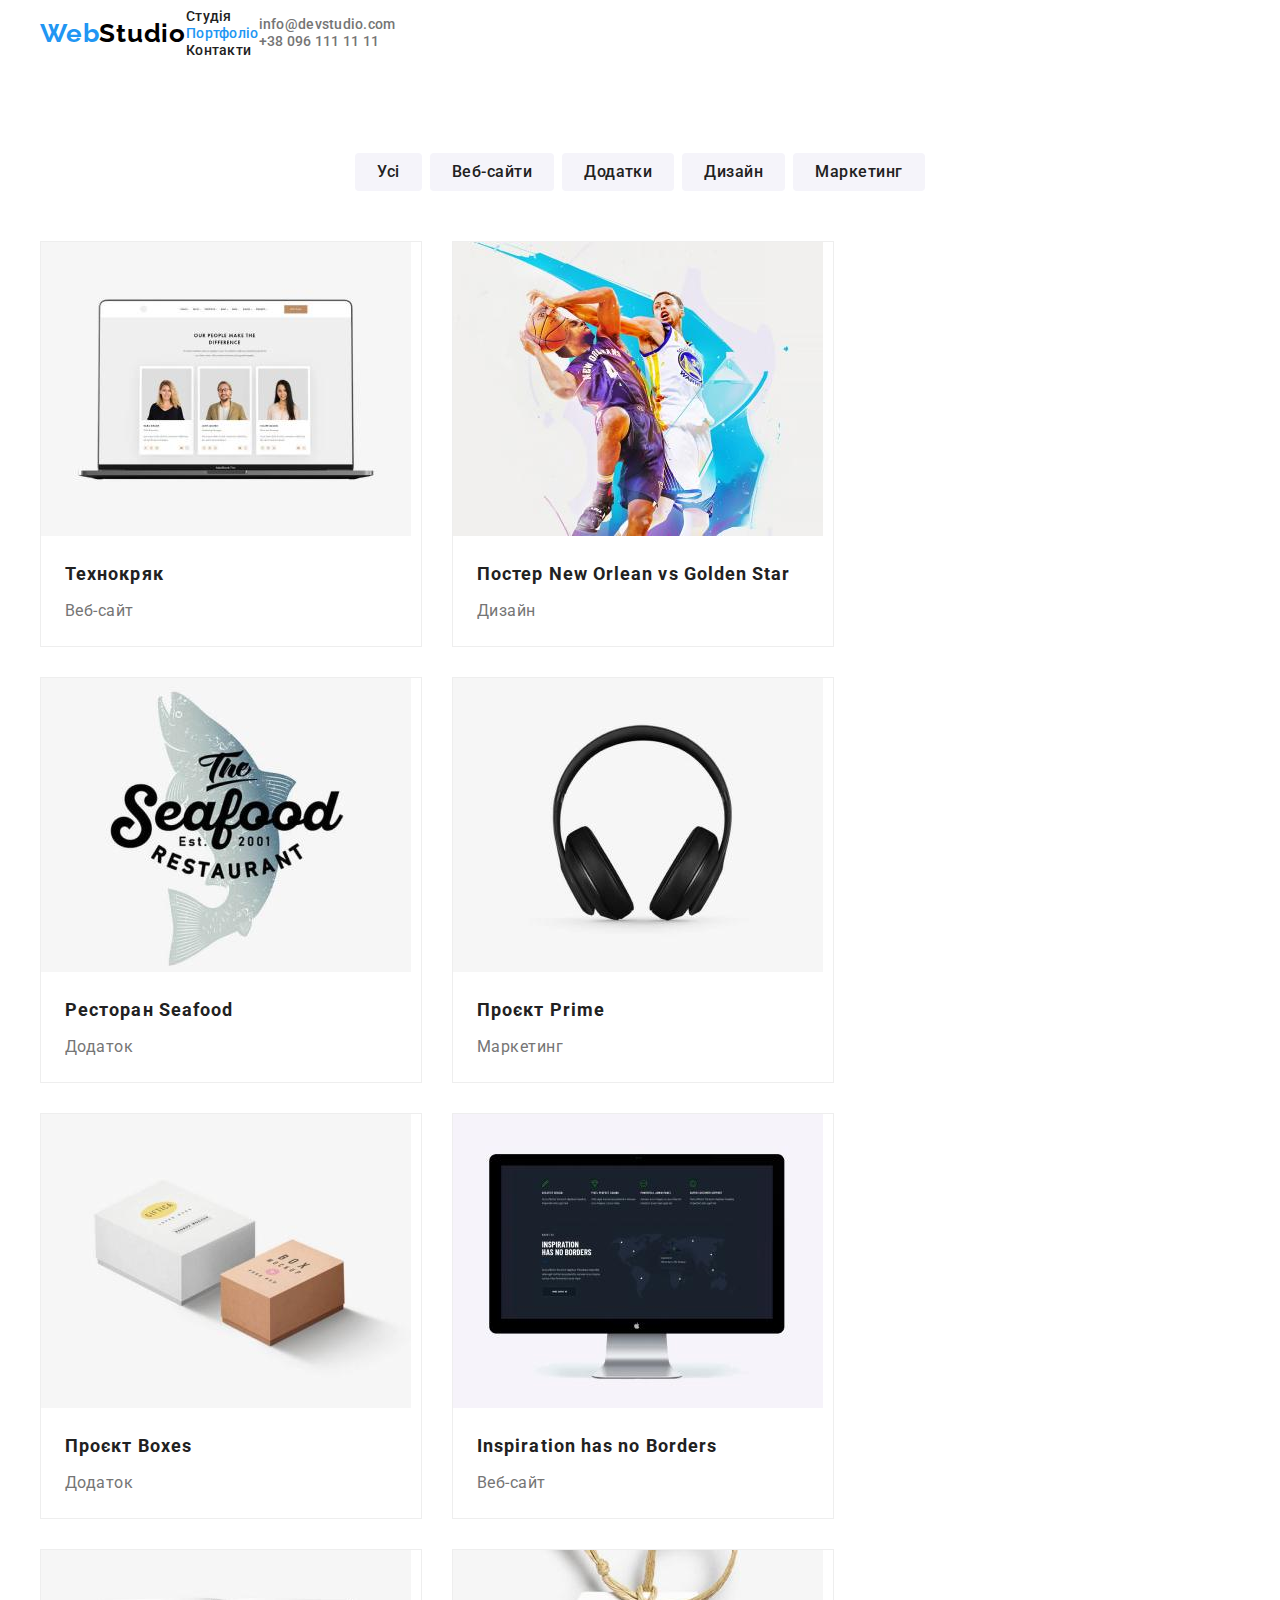
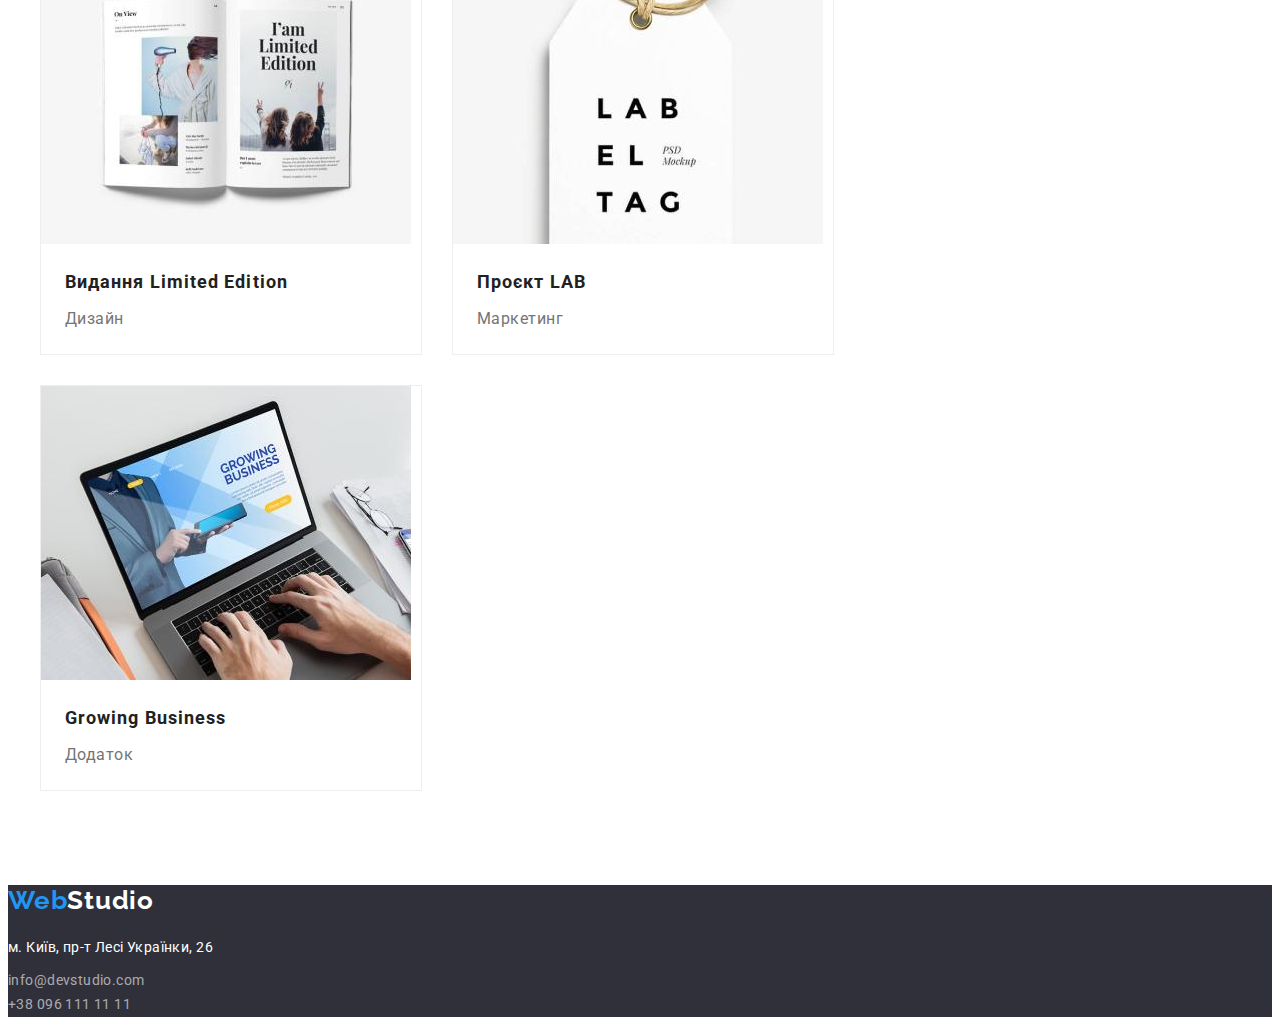
==== commit 9ba24f2f: "3" ====
--- a/portfolio.html
+++ b/portfolio.html
@@ -1,157 +1,222 @@
 <!DOCTYPE html>
 <html lang="uk">
+  <head>
+    <meta charset="UTF-8" />
+    <meta http-equiv="X-UA-Compatible" content="IE=edge" />
+    <meta name="viewport" content="width=device-width, initial-scale=1.0" />
+    <title>Портфоліо</title>
+    <link rel="preconnect" href="https://fonts.googleapis.com" />
+    <link rel="preconnect" href="https://fonts.gstatic.com" crossorigin />
+    <link
+      href="https://fonts.googleapis.com/css2?family=Raleway:wght@700&family=Roboto:wght@400;500;700;900&display=swap"
+      rel="stylesheet" />
 
-<head>
-  <meta charset="UTF-8" />
-  <meta http-equiv="X-UA-Compatible" content="IE=edge" />
-  <meta name="viewport" content="width=device-width, initial-scale=1.0" />
-  <title>Портфоліо</title>
-  <link rel="preconnect" href="https://fonts.googleapis.com" />
-  <link rel="preconnect" href="https://fonts.gstatic.com" crossorigin />
-  <link href="https://fonts.googleapis.com/css2?family=Raleway:wght@700&family=Roboto:wght@400;500;700;900&display=swap"
-    rel="stylesheet" />
+    <link
+      rel="stylesheet"
+      href="https://cdnjs.cloudflare.com/ajax/libs/modern-normalize/1.1.0/modern-normalize.min.css"
+      integrity="sha512-wpPYUAdjBVSE4KJnH1VR1HeZfpl1ub8YT/NKx4PuQ5NmX2tKuGu6U/JRp5y+Y8XG2tV+wKQpNHVUX03MfMFn9Q=="
+      crossorigin="anonymous"
+      referrerpolicy="no-referrer" />
 
-  <link rel="stylesheet" href="https://cdnjs.cloudflare.com/ajax/libs/modern-normalize/1.1.0/modern-normalize.min.css"
-    integrity="sha512-wpPYUAdjBVSE4KJnH1VR1HeZfpl1ub8YT/NKx4PuQ5NmX2tKuGu6U/JRp5y+Y8XG2tV+wKQpNHVUX03MfMFn9Q=="
-    crossorigin="anonymous" referrerpolicy="no-referrer" />
+    <link rel="stylesheet" href="./css/styles.css" />
+  </head>
 
-  <link rel="stylesheet" href="./css/styles.css" />
-</head>
-
-<body>
-  <header class="page-header">
-    <div class="container">
-      <a href="./index.html" class="logo link-none">Web<span class="logo-header">Studio</span></a>
-      <nav>
+  <body>
+    <header class="page-header">
+      <div class="container">
+        <a href="./index.html" class="logo link-none"
+          >Web<span class="logo-header">Studio</span></a
+        >
+        <nav>
+          <ul class="list-none">
+            <li>
+              <a href="./index.html" class="menu-link link-none">Студія</a>
+            </li>
+            <li>
+              <a href="./portfolio.html" class="current menu-link link-none"
+                >Портфоліо</a
+              >
+            </li>
+            <li>
+              <a href="" class="menu-link link-none">Контакти</a>
+            </li>
+          </ul>
+        </nav>
         <ul class="list-none">
           <li>
-            <a href="./index.html" class="menu-link link-none">Студія</a>
-          </li>
-          <li>
-            <a href="./portfolio.html" class="current menu-link link-none">Портфоліо</a>
-          </li>
-          <li>
-            <a href="" class="menu-link link-none">Контакти</a>
+            <a href="mailto:info@devstudio.com" class="header-address link-none"
+              >info@devstudio.com</a
+            >
+          </li>
+          <li>
+            <a href="tel:+380961111111" class="header-address link-none"
+              >+38 096 111 11 11</a
+            >
           </li>
         </ul>
-      </nav>
-      <ul class="list-none">
-        <li>
-          <a href="mailto:info@devstudio.com" class="header-address link-none">info@devstudio.com</a>
-        </li>
-        <li>
-          <a href="tel:+380961111111" class="header-address link-none">+38 096 111 11 11</a>
-        </li>
-      </ul>
-    </div>
-  </header>
-  <main>
-    <!-- Filter -->
-    <section>
-      <h1 class="caption-hiden">Сторінка фільтрів</h1>
-      <h2 class="caption-hiden">Фільтри</h2>
-      <ul class="list-none">
-        <li>
-          <button type="button" class="btn-portfolio">Усі</button>
-        </li>
-        <li>
-          <button type="button" class="btn-portfolio">Веб-сайти</button>
-        </li>
-        <li>
-          <button type="button" class="btn-portfolio">Додатки</button>
-        </li>
-        <li>
-          <button type="button" class="btn-portfolio">Дизайн</button>
-        </li>
-        <li>
-          <button type="button" class="btn-portfolio">Маркетинг</button>
-        </li>
-      </ul>
-      <ul class="list-none">
-        <li>
-          <a href="" class="link-none">
-            <img src="./images/pf-tech.jpg" alt="Сайт вакансій" width="370" height="294" />
-          </a>
-          <h3 class="card-caption">Технокряк</h3>
-          <p class="card-txt">Веб-сайт</p>
-        </li>
-        <li>
-          <a href="" class="link-none">
-            <img src="./images/pf-orlean.jpg" alt="Постер з зірками баскетболу" width="370" height="294" />
-          </a>
-          <h3 class="card-caption">
-            Постер <span lang="en">New Orlean vs Golden Star</span>
-          </h3>
-          <p class="card-txt">Дизайн</p>
-        </li>
-        <li>
-          <a href="" class="link-none">
-            <img src="./images/pf-seafood.jpg" alt="Реклама ресторану морепродуктів" width="370" height="294" />
-          </a>
-          <h3 class="card-caption">
-            Ресторан <span lang="en">Seafood</span>
-          </h3>
-          <p class="card-txt">Додаток</p>
-        </li>
-        <li>
-          <a href="" class="link-none">
-            <img src="./images/pf-prime.jpg" alt="Наушники" width="370" height="294" />
-          </a>
-          <h3 class="card-caption">Проєкт <span lang="en">Prime</span></h3>
-          <p class="card-txt">Маркетинг</p>
-        </li>
-        <li>
-          <a href="" class="link-none">
-            <img src="./images/pf-boxes.jpg" alt="Паперові коробки" width="370" height="294" />
-          </a>
-          <h3 class="card-caption">Проєкт <span lang="en">Boxes</span></h3>
-          <p class="card-txt">Додаток</p>
-        </li>
-        <li>
-          <a href="" class="link-none">
-            <img src="./images/pf-borders.jpg" alt="Сайт з мапою та маркерами на ній" width="370" height="294" />
-          </a>
-          <h3 class="card-caption" lang="en">Inspiration has no Borders</h3>
-          <p class="card-txt">Веб-сайт</p>
-        </li>
-        <li>
-          <a href="" class="link-none">
-            <img src="./images/pf-limited.jpg" alt="Видання Лімітетд Едішн" width="370" height="294" />
-          </a>
-          <h3 class="card-caption" lang="en">Видання Limited Edition</h3>
-          <p class="card-txt">Дизайн</p>
-        </li>
-        <li>
-          <a href="" class="link-none">
-            <img src="./images/pf-lab.jpg" alt="Бірка з написом ЛАБ ЕЛ ТАГ" width="370" height="294" />
-          </a>
-          <h3 class="card-caption">Проєкт <span lang="en">LAB</span></h3>
-          <p class="card-txt">Маркетинг</p>
-        </li>
-        <li>
-          <a href="" class="link-none">
-            <img src="./images/pf-buisness.jpg" alt="Реклама додатку Гровінг Бізнес" width="370" height="294" />
-          </a>
-          <h3 class="card-caption" lang="en">Growing Business</h3>
-          <p class="card-txt">Додаток</p>
-        </li>
-      </ul>
-    </section>
-  </main>
-  <footer class="page-footer">
-    <a href="./index.html" class="logo link-none">Web<span class="logo-footer">Studio</span></a>
-    <address>
-      <p class="footer-text">м. Київ, пр-т Лесі Українки, 26</p>
-      <ul class="list-none">
-        <li>
-          <a href="mailto:info@devstudio.com" class="footer-link link-none">info@devstudio.com</a>
-        </li>
-        <li>
-          <a href="tel:+380961111111" class="footer-link link-none">+38 096 111 11 11</a>
-        </li>
-      </ul>
-    </address>
-  </footer>
-</body>
-
-</html>+      </div>
+    </header>
+    <main>
+      <!-- Filter -->
+      <section class="section">
+        <div class="container">
+          <h1 class="visually-hidden">Сторінка фільтрів</h1>
+          <h2 class="visually-hidden">Фільтри</h2>
+          <ul class="filter list-none">
+            <li class="item">
+              <button type="button" class="btn-portfolio">Усі</button>
+            </li>
+            <li class="item">
+              <button type="button" class="btn-portfolio">Веб-сайти</button>
+            </li>
+            <li class="item">
+              <button type="button" class="btn-portfolio">Додатки</button>
+            </li>
+            <li class="item">
+              <button type="button" class="btn-portfolio">Дизайн</button>
+            </li>
+            <li class="item">
+              <button type="button" class="btn-portfolio">Маркетинг</button>
+            </li>
+          </ul>
+        </div>
+        <div class="container">
+          <ul class="card-list list-none">
+            <li class="item">
+              <a href="" class="link-none">
+                <img
+                  class="picture"
+                  src="./images/pf-tech.jpg"
+                  alt="Сайт вакансій"
+                  width="370"
+                  height="294" />
+              </a>
+              <h3 class="card-caption">Технокряк</h3>
+              <p class="card-txt">Веб-сайт</p>
+            </li>
+            <li class="item">
+              <a href="" class="link-none">
+                <img
+                  class="picture"
+                  src="./images/pf-orlean.jpg"
+                  alt="Постер з зірками баскетболу"
+                  width="370"
+                  height="294" />
+              </a>
+              <h3 class="card-caption">
+                Постер <span lang="en">New Orlean vs Golden Star</span>
+              </h3>
+              <p class="card-txt">Дизайн</p>
+            </li>
+            <li class="item">
+              <a href="" class="link-none">
+                <img
+                  class="picture"
+                  src="./images/pf-seafood.jpg"
+                  alt="Реклама ресторану морепродуктів"
+                  width="370"
+                  height="294" />
+              </a>
+              <h3 class="card-caption">
+                Ресторан <span lang="en">Seafood</span>
+              </h3>
+              <p class="card-txt">Додаток</p>
+            </li>
+            <li class="item">
+              <a href="" class="link-none">
+                <img
+                  class="picture"
+                  src="./images/pf-prime.jpg"
+                  alt="Наушники"
+                  width="370"
+                  height="294" />
+              </a>
+              <h3 class="card-caption">Проєкт <span lang="en">Prime</span></h3>
+              <p class="card-txt">Маркетинг</p>
+            </li>
+            <li class="item">
+              <a href="" class="link-none">
+                <img
+                  class="picture"
+                  src="./images/pf-boxes.jpg"
+                  alt="Паперові коробки"
+                  width="370"
+                  height="294" />
+              </a>
+              <h3 class="card-caption">Проєкт <span lang="en">Boxes</span></h3>
+              <p class="card-txt">Додаток</p>
+            </li>
+            <li class="item">
+              <a href="" class="link-none">
+                <img
+                  class="picture"
+                  src="./images/pf-borders.jpg"
+                  alt="Сайт з мапою та маркерами на ній"
+                  width="370"
+                  height="294" />
+              </a>
+              <h3 class="card-caption" lang="en">Inspiration has no Borders</h3>
+              <p class="card-txt">Веб-сайт</p>
+            </li>
+            <li class="item">
+              <a href="" class="link-none">
+                <img
+                  class="picture"
+                  src="./images/pf-limited.jpg"
+                  alt="Видання Лімітетд Едішн"
+                  width="370"
+                  height="294" />
+              </a>
+              <h3 class="card-caption" lang="en">Видання Limited Edition</h3>
+              <p class="card-txt">Дизайн</p>
+            </li>
+            <li class="item">
+              <a href="" class="link-none">
+                <img
+                  class="picture"
+                  src="./images/pf-lab.jpg"
+                  alt="Бірка з написом ЛАБ ЕЛ ТАГ"
+                  width="370"
+                  height="294" />
+              </a>
+              <h3 class="card-caption">Проєкт <span lang="en">LAB</span></h3>
+              <p class="card-txt">Маркетинг</p>
+            </li>
+            <li class="item">
+              <a href="" class="link-none">
+                <img
+                  class="picture"
+                  src="./images/pf-buisness.jpg"
+                  alt="Реклама додатку Гровінг Бізнес"
+                  width="370"
+                  height="294" />
+              </a>
+              <h3 class="card-caption" lang="en">Growing Business</h3>
+              <p class="card-txt">Додаток</p>
+            </li>
+          </ul>
+        </div>
+      </section>
+    </main>
+    <footer class="page-footer">
+      <a href="./index.html" class="logo link-none"
+        >Web<span class="logo-footer">Studio</span></a
+      >
+      <address>
+        <p class="footer-text">м. Київ, пр-т Лесі Українки, 26</p>
+        <ul class="list-none">
+          <li>
+            <a href="mailto:info@devstudio.com" class="footer-link link-none"
+              >info@devstudio.com</a
+            >
+          </li>
+          <li>
+            <a href="tel:+380961111111" class="footer-link link-none"
+              >+38 096 111 11 11</a
+            >
+          </li>
+        </ul>
+      </address>
+    </footer>
+  </body>
+</html>
--- a/css/styles.css
+++ b/css/styles.css
@@ -23,7 +23,17 @@
   --footer-background-color: #2f303a;
   --team-background-color: #f5f4fa;
   /* gap */
-  --gap-width: 30px;
+  --cart-gap: 30px;
+  /* button */
+  --button-border: 1 solid transparent;
+  --button-radius: 4px;
+  --button-shadow: 0px 3px 1px rgba(0, 0, 0, 0.1),
+    0px 1px 2px rgba(0, 0, 0, 0.08), 0px 2px 2px rgba(0, 0, 0, 0.12);
+  --button-hero-shadow: 0px 4px 4px rgba(0, 0, 0, 0.15);
+  /* team */
+  --team-shadow: 0px 1px 3px rgba(0, 0, 0, 0.12),
+    0px 1px 1px rgba(0, 0, 0, 0.14), 0px 2px 1px rgba(0, 0, 0, 0.2);
+  --team-radius: 0px 0px 4px 4px;
 }
 
 .list-none {
@@ -56,6 +66,18 @@
   margin: 0;
 }
 
+img {
+  /* display: block; */
+  /* max-width: 100%; */
+  /* height: auto; */
+}
+
+.picture {
+  display: block;
+  max-width: 100%;
+  height: auto;
+}
+
 .container {
   width: 1200px;
   padding-left: 15px;
@@ -185,6 +207,12 @@
 
   color: var(--btn-text-alternative-color);
   background-color: var(--btn-background-secondary-color);
+
+  border: var(--button-border);
+  border-radius: var(--button-radius);
+  box-shadow: var(--button-hero-shadow);
+
+  padding: 10px 32px;
 }
 
 .btn:hover,
@@ -193,8 +221,7 @@
   background-color: var(--btn-background-color);
 }
 
-.caption-hiden {
-  /* display: none; */
+.visually-hidden {
   position: absolute;
   width: 1px;
   height: 1px;
@@ -229,8 +256,16 @@
   letter-spacing: 0.03em;
 }
 
+.team-list .link-none {
+  display: block;
+
+  margin-bottom: 30px;
+}
+
 .fio {
   font-weight: 500;
+
+  margin-bottom: 10px;
 }
 
 .fio,
@@ -257,19 +292,34 @@
   width: 270px;
 }
 
-.do-list .item {
-  font-size: 0;
-}
-
-.do-list .picture {
-  font-size: 14px;
-}
-
 .team {
   background-color: var(--team-background-color);
 }
 
+.team-list {
+  display: flex;
+  justify-content: space-between;
+}
+
+.team-list > .item {
+  box-shadow: var(--team-shadow);
+  border-radius: var(--team-radius);
+
+  padding-bottom: 30px;
+}
+
 /* Section body portfolio.html */
+
+.filter {
+  display: flex;
+  margin-bottom: 50px;
+  justify-content: center;
+}
+
+.filter > .item + .item {
+  margin-left: 8px;
+}
+
 .btn-portfolio {
   cursor: pointer;
 
@@ -282,12 +332,43 @@
 
   color: var(--btn-text-color);
   background-color: var(--btn-background-color);
+
+  padding: 6px 22px;
+
+  border: var(--button-border);
+  border-radius: var(--button-radius);
 }
 
 .btn-portfolio:hover,
 .btn-portfolio:focus {
   color: var(--btn-text-alternative-color);
   background-color: var(--btn-background-secondary-color);
+
+  box-shadow: var(--button-shadow);
+}
+
+.card-list {
+  display: flex;
+  flex-wrap: wrap;
+
+  margin-left: calc(-1 * var(--cart-gap));
+  margin-top: calc(-1 * var(--cart-gap));
+}
+
+.card-list > .item {
+  flex-basis: calc(100% / 3 - var(--cart-gap));
+
+  margin-left: var(--cart-gap);
+  margin-top: var(--cart-gap);
+  padding-bottom: 20px;
+
+  border: 1px solid #eeeeee;
+  outline: hidden;
+}
+
+.card-list .link-none {
+  display: block;
+  margin-bottom: 20px;
 }
 
 .card-caption {
@@ -296,12 +377,19 @@
   line-height: 2;
   letter-spacing: 0.06em;
   color: var(--text-title-color);
+
+  margin-bottom: 4px;
+  padding-left: 24px;
+  padding-right: 24px;
 }
 
 .card-txt {
   font-size: 16px;
   line-height: 1.88;
   letter-spacing: 0.03em;
+
+  padding-left: 24px;
+  padding-right: 24px;
 }
 
 /* Section Footer */
@@ -309,7 +397,19 @@
   background-color: var(--footer-background-color);
 }
 
+.page-footer > .container {
+  padding-top: 60px;
+  padding-bottom: 60px;
+}
+
+.page-footer .logo {
+  display: block;
+  margin-bottom: 20px;
+}
+
 .footer-text {
+  margin-bottom: 9px;
+
   font-style: normal;
   line-height: 1.71;
   letter-spacing: 0.03em;
@@ -318,6 +418,7 @@
 }
 
 .footer-link {
+  display: block;
   font-style: normal;
   line-height: 1.71;
   letter-spacing: 0.03em;
@@ -329,3 +430,13 @@
 .footer-link:focus {
   color: var(--link-alternative-color);
 }
+
+/* .page-footer .list-none,
+.page-footer .item, */
+/* .footer-link {
+  display: block;
+} */
+
+.page-footer .item:not(:last-child) {
+  margin-bottom: 9px;
+}
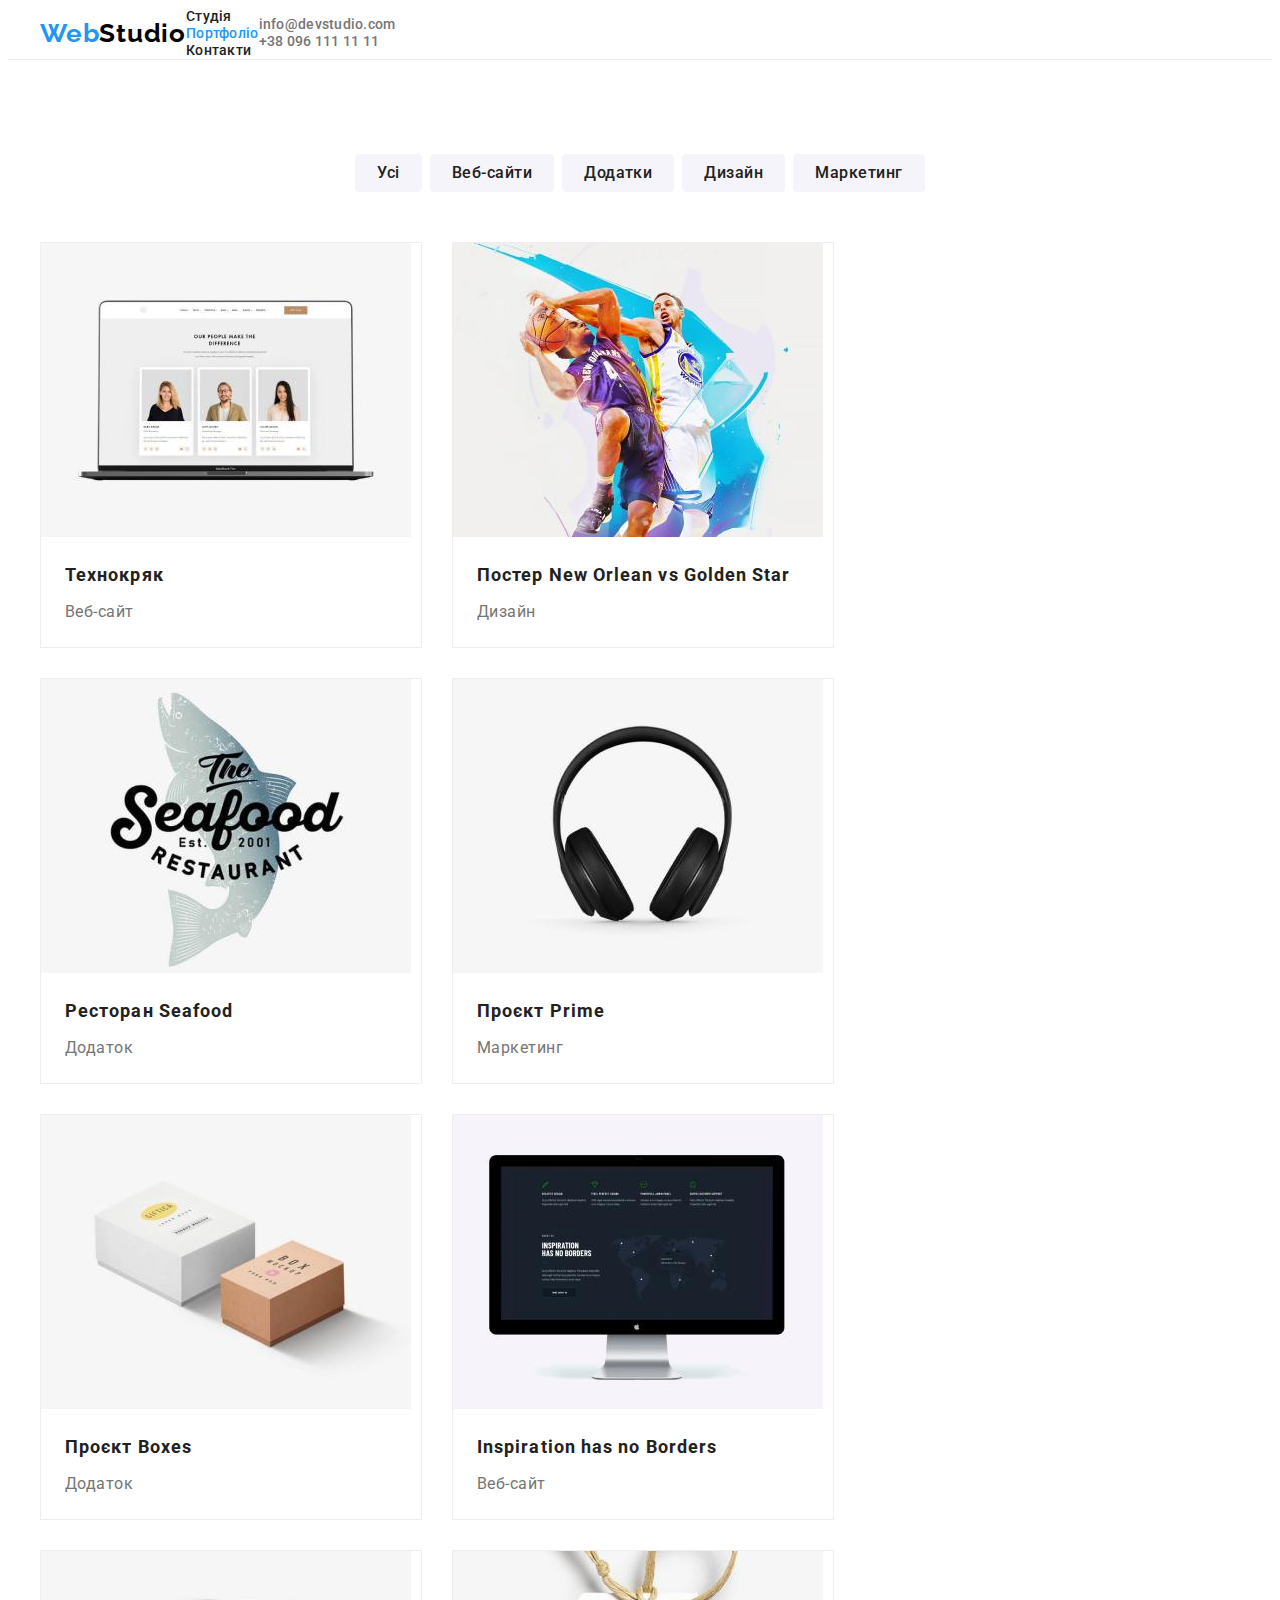
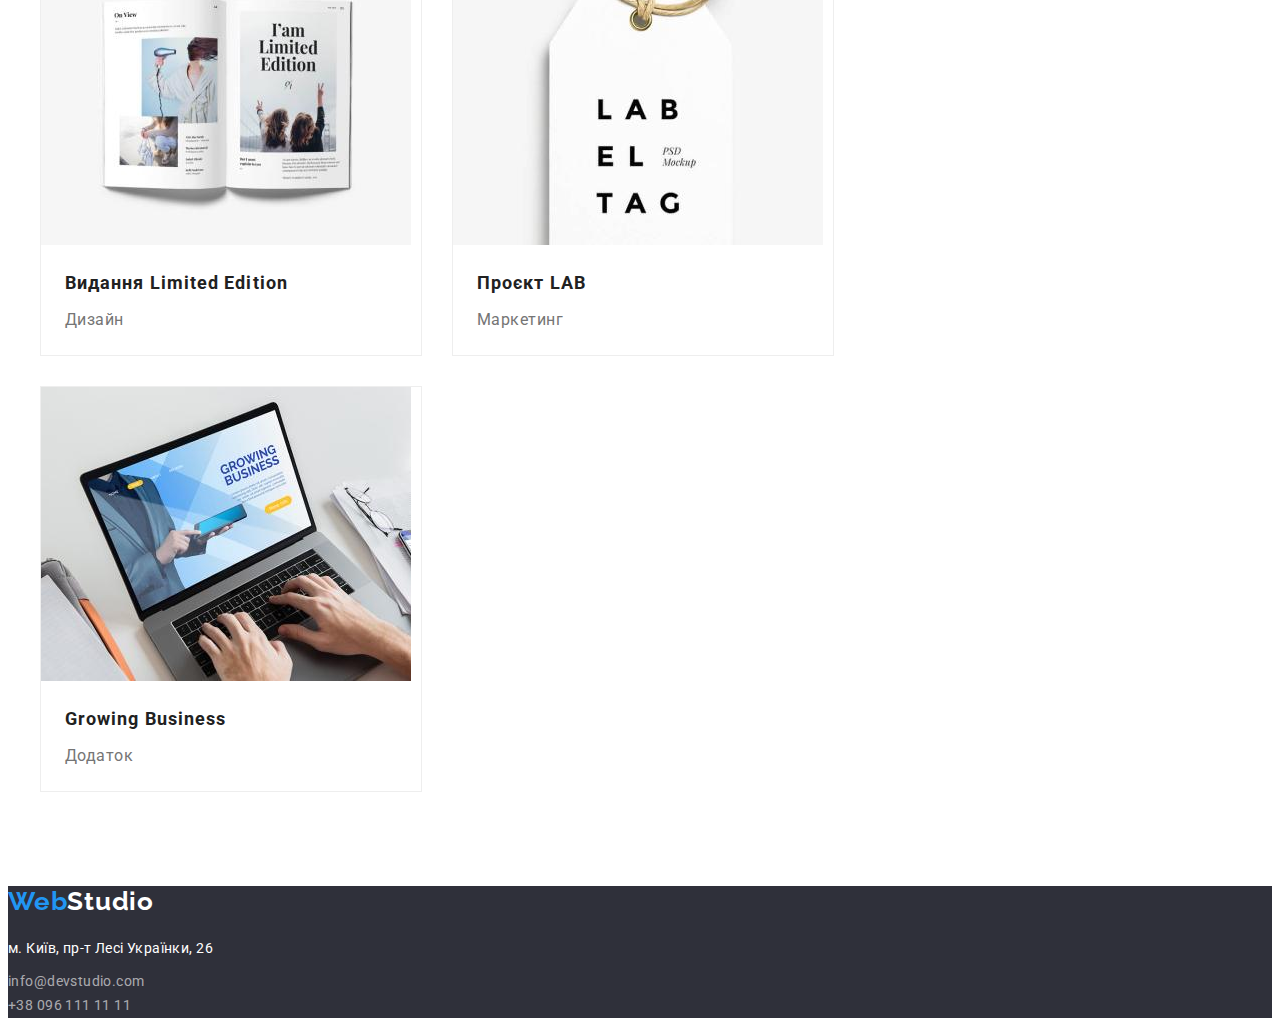
==== commit e7aa3adb: "5" ====
--- a/portfolio.html
+++ b/portfolio.html
@@ -79,8 +79,8 @@
               <button type="button" class="btn-portfolio">Маркетинг</button>
             </li>
           </ul>
-        </div>
-        <div class="container">
+        <!-- </div>
+        <div class="container"> -->
           <ul class="card-list list-none">
             <li class="item">
               <a href="" class="link-none">
--- a/css/styles.css
+++ b/css/styles.css
@@ -66,12 +66,6 @@
   margin: 0;
 }
 
-img {
-  /* display: block; */
-  /* max-width: 100%; */
-  /* height: auto; */
-}
-
 .picture {
   display: block;
   max-width: 100%;
@@ -99,20 +93,26 @@
 .page-header .list > .item + .item {
   margin-left: 50px;
 }
+
 /* Section Header */
+
 .page-header .container {
   display: flex;
   align-items: center;
 }
 
 .nav-list > .item {
+  display: block;
+}
+
+.nav-list > .item + .item {
+  margin-left: 50px;
+}
+
+.nav-list .menu-link {
   display: block;
   padding-top: 32px;
   padding-bottom: 32px;
-}
-
-.nav-list > .item + .item {
-  margin-left: 50px;
 }
 
 .logo {
@@ -168,6 +168,12 @@
   color: var(--link-alternative-color);
 }
 
+/* header bottom line */
+
+.page-header {
+  border-bottom: 1px solid #ececec;
+}
+
 /* Section body index.html */
 .section {
   padding-top: 94px;
@@ -189,7 +195,7 @@
   font-size: 44px;
   line-height: 1.36;
   letter-spacing: 0.06em;
-  text-align: center;
+  /* text-align: center; */
   text-transform: uppercase;
 
   color: var(--text-secondary-alternative-color);
@@ -417,6 +423,10 @@
   color: var(--text-secondary-alternative-color);
 }
 
+.page-footer .item:not(:last-child) {
+  margin-bottom: 9px;
+}
+
 .footer-link {
   display: block;
   font-style: normal;
@@ -430,13 +440,3 @@
 .footer-link:focus {
   color: var(--link-alternative-color);
 }
-
-/* .page-footer .list-none,
-.page-footer .item, */
-/* .footer-link {
-  display: block;
-} */
-
-.page-footer .item:not(:last-child) {
-  margin-bottom: 9px;
-}
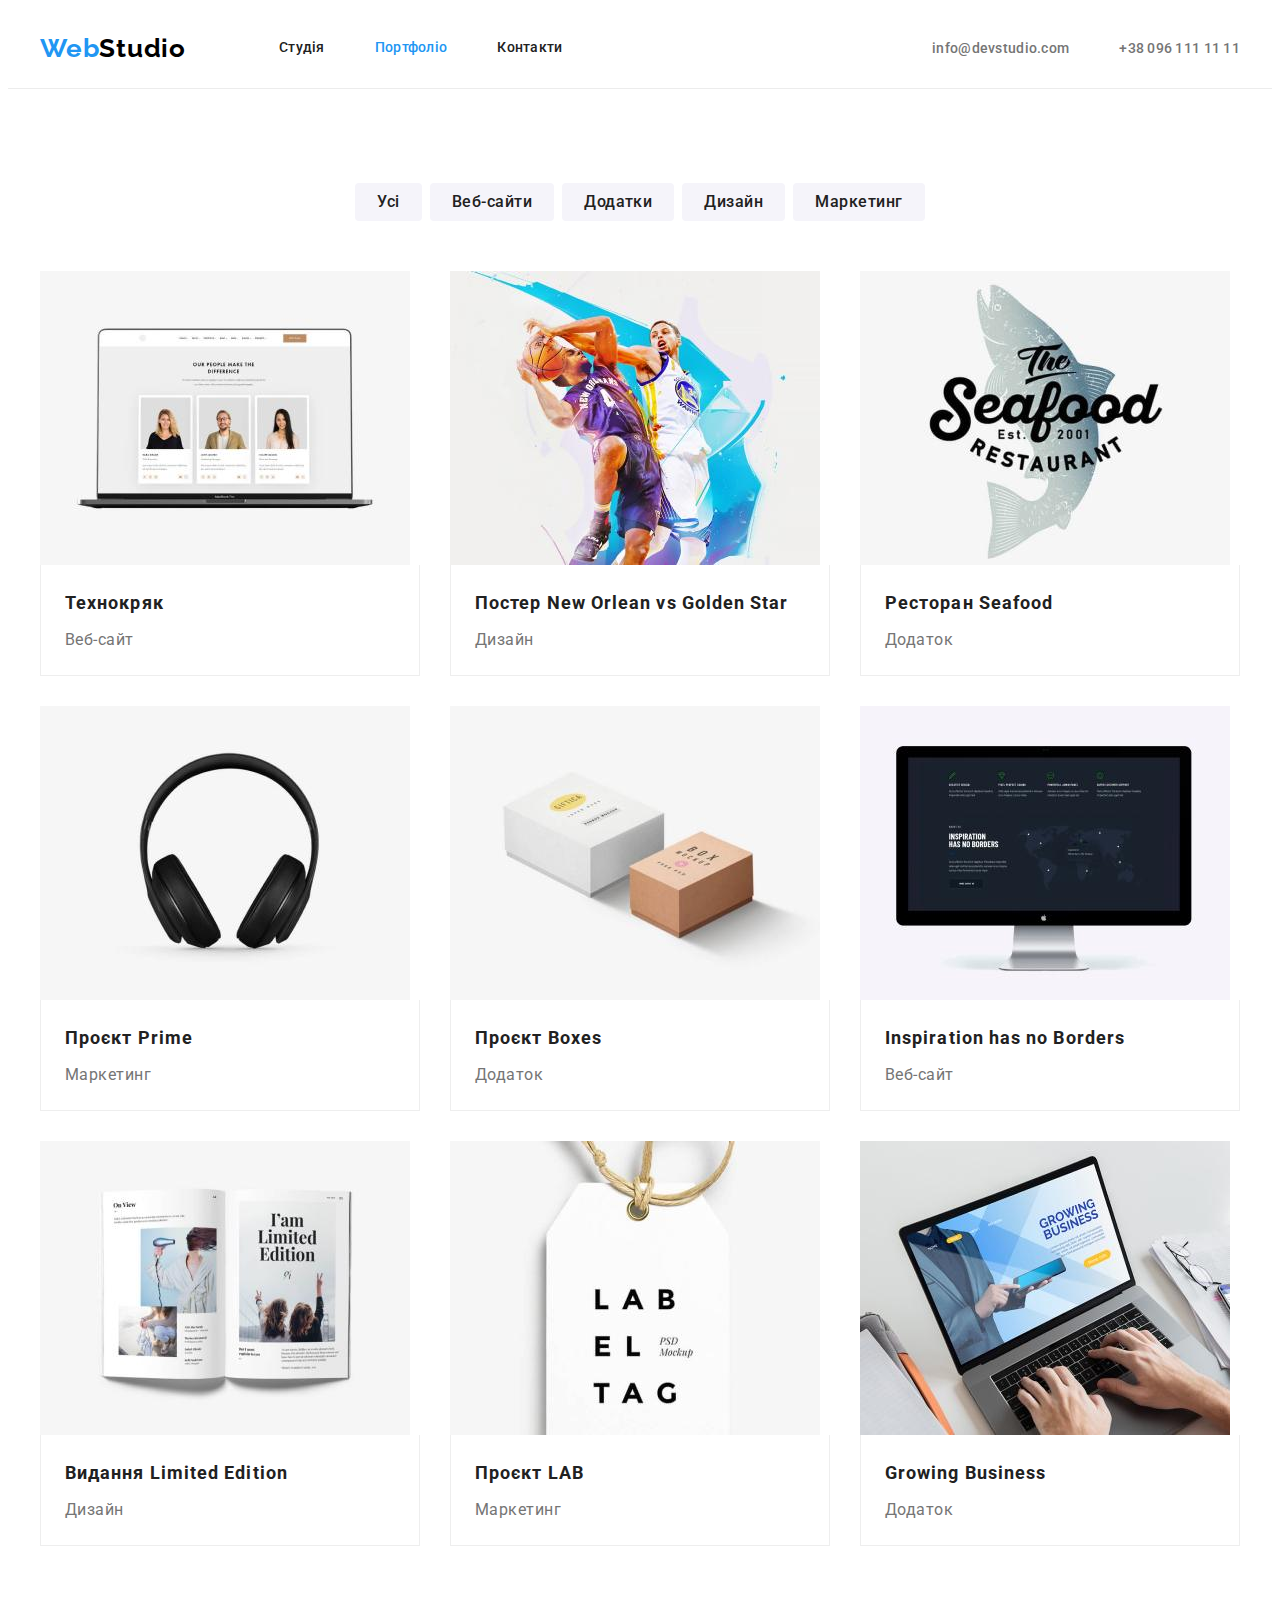
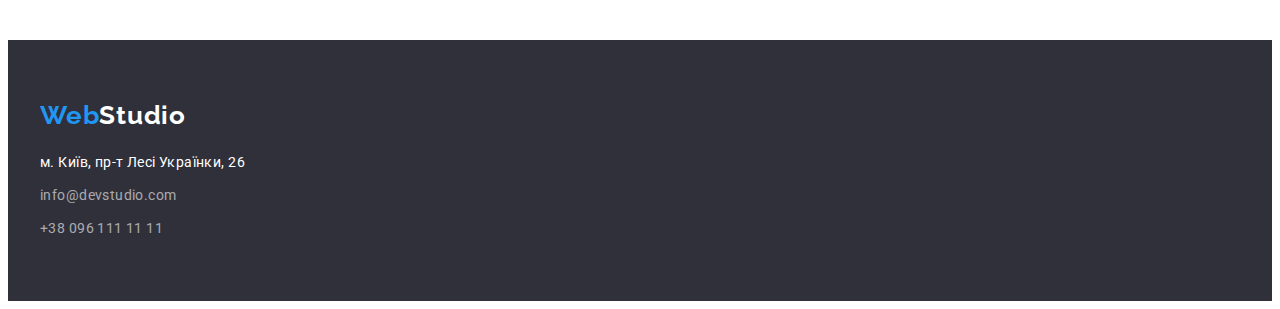
==== commit 81c2a2ca: "First check-poimt" ====
--- a/portfolio.html
+++ b/portfolio.html
@@ -1,222 +1,188 @@
 <!DOCTYPE html>
 <html lang="uk">
-  <head>
-    <meta charset="UTF-8" />
-    <meta http-equiv="X-UA-Compatible" content="IE=edge" />
-    <meta name="viewport" content="width=device-width, initial-scale=1.0" />
-    <title>Портфоліо</title>
-    <link rel="preconnect" href="https://fonts.googleapis.com" />
-    <link rel="preconnect" href="https://fonts.gstatic.com" crossorigin />
-    <link
-      href="https://fonts.googleapis.com/css2?family=Raleway:wght@700&family=Roboto:wght@400;500;700;900&display=swap"
-      rel="stylesheet" />
 
-    <link
-      rel="stylesheet"
-      href="https://cdnjs.cloudflare.com/ajax/libs/modern-normalize/1.1.0/modern-normalize.min.css"
-      integrity="sha512-wpPYUAdjBVSE4KJnH1VR1HeZfpl1ub8YT/NKx4PuQ5NmX2tKuGu6U/JRp5y+Y8XG2tV+wKQpNHVUX03MfMFn9Q=="
-      crossorigin="anonymous"
-      referrerpolicy="no-referrer" />
+<head>
+  <meta charset="UTF-8" />
+  <meta http-equiv="X-UA-Compatible" content="IE=edge" />
+  <meta name="viewport" content="width=device-width, initial-scale=1.0" />
+  <title>Портфоліо</title>
+  <link rel="preconnect" href="https://fonts.googleapis.com" />
+  <link rel="preconnect" href="https://fonts.gstatic.com" crossorigin />
+  <link href="https://fonts.googleapis.com/css2?family=Raleway:wght@700&family=Roboto:wght@400;500;700;900&display=swap"
+    rel="stylesheet" />
 
-    <link rel="stylesheet" href="./css/styles.css" />
-  </head>
+  <link rel="stylesheet" href="https://cdnjs.cloudflare.com/ajax/libs/modern-normalize/1.1.0/modern-normalize.min.css"
+    integrity="sha512-wpPYUAdjBVSE4KJnH1VR1HeZfpl1ub8YT/NKx4PuQ5NmX2tKuGu6U/JRp5y+Y8XG2tV+wKQpNHVUX03MfMFn9Q=="
+    crossorigin="anonymous" referrerpolicy="no-referrer" />
 
-  <body>
-    <header class="page-header">
-      <div class="container">
-        <a href="./index.html" class="logo link-none"
-          >Web<span class="logo-header">Studio</span></a
-        >
-        <nav>
-          <ul class="list-none">
-            <li>
-              <a href="./index.html" class="menu-link link-none">Студія</a>
-            </li>
-            <li>
-              <a href="./portfolio.html" class="current menu-link link-none"
-                >Портфоліо</a
-              >
-            </li>
-            <li>
-              <a href="" class="menu-link link-none">Контакти</a>
-            </li>
-          </ul>
-        </nav>
-        <ul class="list-none">
-          <li>
-            <a href="mailto:info@devstudio.com" class="header-address link-none"
-              >info@devstudio.com</a
-            >
+  <link rel="stylesheet" href="./css/styles.css" />
+</head>
+
+<body>
+  <header class="page-header">
+    <div class="container">
+      <a href="./index.html" class="logo link-none">Web<span class="logo-header">Studio</span></a>
+      <nav class="navigation">
+        <ul class="nav-list list-none">
+          <li class="item">
+            <a href="./index.html" class="menu-link link-none">Студія</a>
           </li>
-          <li>
-            <a href="tel:+380961111111" class="header-address link-none"
-              >+38 096 111 11 11</a
-            >
+          <li class="item">
+            <a href="./portfolio.html" class="current menu-link link-none">Портфоліо</a>
+          </li>
+          <li class="item">
+            <a href="" class="menu-link link-none">Контакти</a>
           </li>
         </ul>
-      </div>
-    </header>
-    <main>
-      <!-- Filter -->
-      <section class="section">
-        <div class="container">
-          <h1 class="visually-hidden">Сторінка фільтрів</h1>
-          <h2 class="visually-hidden">Фільтри</h2>
-          <ul class="filter list-none">
-            <li class="item">
-              <button type="button" class="btn-portfolio">Усі</button>
-            </li>
-            <li class="item">
-              <button type="button" class="btn-portfolio">Веб-сайти</button>
-            </li>
-            <li class="item">
-              <button type="button" class="btn-portfolio">Додатки</button>
-            </li>
-            <li class="item">
-              <button type="button" class="btn-portfolio">Дизайн</button>
-            </li>
-            <li class="item">
-              <button type="button" class="btn-portfolio">Маркетинг</button>
-            </li>
-          </ul>
+      </nav>
+      <ul class="list list-none">
+        <li class="item">
+          <a href="mailto:info@devstudio.com" class="header-address link-none">info@devstudio.com</a>
+        </li>
+        <li class="item">
+          <a href="tel:+380961111111" class="header-address link-none">+38 096 111 11 11</a>
+        </li>
+      </ul>
+    </div>
+  </header>
+
+  <main>
+    <!-- Filter -->
+    <section class="section">
+      <div class="container">
+        <h1 class="visually-hidden">Сторінка фільтрів</h1>
+        <h2 class="visually-hidden">Фільтри</h2>
+        <ul class="filter list-none">
+          <li class="item">
+            <button type="button" class="btn-portfolio">Усі</button>
+          </li>
+          <li class="item">
+            <button type="button" class="btn-portfolio">Веб-сайти</button>
+          </li>
+          <li class="item">
+            <button type="button" class="btn-portfolio">Додатки</button>
+          </li>
+          <li class="item">
+            <button type="button" class="btn-portfolio">Дизайн</button>
+          </li>
+          <li class="item">
+            <button type="button" class="btn-portfolio">Маркетинг</button>
+          </li>
+        </ul>
         <!-- </div>
         <div class="container"> -->
-          <ul class="card-list list-none">
-            <li class="item">
-              <a href="" class="link-none">
-                <img
-                  class="picture"
-                  src="./images/pf-tech.jpg"
-                  alt="Сайт вакансій"
-                  width="370"
-                  height="294" />
-              </a>
+        <ul class="card-list list-none">
+          <li class="item">
+            <a href="" class="link-none">
+              <img class="picture" src="./images/pf-tech.jpg" alt="Сайт вакансій" width="370" height="294" />
+            </a>
+            <div class="card-footer">
               <h3 class="card-caption">Технокряк</h3>
               <p class="card-txt">Веб-сайт</p>
-            </li>
-            <li class="item">
-              <a href="" class="link-none">
-                <img
-                  class="picture"
-                  src="./images/pf-orlean.jpg"
-                  alt="Постер з зірками баскетболу"
-                  width="370"
-                  height="294" />
-              </a>
+            </div>
+          </li>
+          <li class="item">
+            <a href="" class="link-none">
+              <img class="picture" src="./images/pf-orlean.jpg" alt="Постер з зірками баскетболу" width="370"
+                height="294" />
+            </a>
+            <div class="card-footer">
               <h3 class="card-caption">
                 Постер <span lang="en">New Orlean vs Golden Star</span>
               </h3>
               <p class="card-txt">Дизайн</p>
-            </li>
-            <li class="item">
-              <a href="" class="link-none">
-                <img
-                  class="picture"
-                  src="./images/pf-seafood.jpg"
-                  alt="Реклама ресторану морепродуктів"
-                  width="370"
-                  height="294" />
-              </a>
+            </div>
+          </li>
+          <li class="item">
+            <a href="" class="link-none">
+              <img class="picture" src="./images/pf-seafood.jpg" alt="Реклама ресторану морепродуктів" width="370"
+                height="294" />
+            </a>
+            <div class="card-footer">
               <h3 class="card-caption">
                 Ресторан <span lang="en">Seafood</span>
               </h3>
               <p class="card-txt">Додаток</p>
-            </li>
-            <li class="item">
-              <a href="" class="link-none">
-                <img
-                  class="picture"
-                  src="./images/pf-prime.jpg"
-                  alt="Наушники"
-                  width="370"
-                  height="294" />
-              </a>
+            </div>
+          </li>
+          <li class="item">
+            <a href="" class="link-none">
+              <img class="picture" src="./images/pf-prime.jpg" alt="Наушники" width="370" height="294" />
+            </a>
+            <div class="card-footer">
               <h3 class="card-caption">Проєкт <span lang="en">Prime</span></h3>
               <p class="card-txt">Маркетинг</p>
-            </li>
-            <li class="item">
-              <a href="" class="link-none">
-                <img
-                  class="picture"
-                  src="./images/pf-boxes.jpg"
-                  alt="Паперові коробки"
-                  width="370"
-                  height="294" />
-              </a>
+            </div>
+          </li>
+          <li class="item">
+            <a href="" class="link-none">
+              <img class="picture" src="./images/pf-boxes.jpg" alt="Паперові коробки" width="370" height="294" />
+            </a>
+            <div class="card-footer">
               <h3 class="card-caption">Проєкт <span lang="en">Boxes</span></h3>
               <p class="card-txt">Додаток</p>
-            </li>
-            <li class="item">
-              <a href="" class="link-none">
-                <img
-                  class="picture"
-                  src="./images/pf-borders.jpg"
-                  alt="Сайт з мапою та маркерами на ній"
-                  width="370"
-                  height="294" />
-              </a>
+            </div>
+          </li>
+          <li class="item">
+            <a href="" class="link-none">
+              <img class="picture" src="./images/pf-borders.jpg" alt="Сайт з мапою та маркерами на ній" width="370"
+                height="294" />
+            </a>
+            <div class="card-footer">
               <h3 class="card-caption" lang="en">Inspiration has no Borders</h3>
               <p class="card-txt">Веб-сайт</p>
-            </li>
-            <li class="item">
-              <a href="" class="link-none">
-                <img
-                  class="picture"
-                  src="./images/pf-limited.jpg"
-                  alt="Видання Лімітетд Едішн"
-                  width="370"
-                  height="294" />
-              </a>
+            </div>
+          </li>
+          <li class="item">
+            <a href="" class="link-none">
+              <img class="picture" src="./images/pf-limited.jpg" alt="Видання Лімітетд Едішн" width="370"
+                height="294" />
+            </a>
+            <div class="card-footer">
               <h3 class="card-caption" lang="en">Видання Limited Edition</h3>
               <p class="card-txt">Дизайн</p>
-            </li>
-            <li class="item">
-              <a href="" class="link-none">
-                <img
-                  class="picture"
-                  src="./images/pf-lab.jpg"
-                  alt="Бірка з написом ЛАБ ЕЛ ТАГ"
-                  width="370"
-                  height="294" />
-              </a>
+            </div>
+          </li>
+          <li class="item">
+            <a href="" class="link-none">
+              <img class="picture" src="./images/pf-lab.jpg" alt="Бірка з написом ЛАБ ЕЛ ТАГ" width="370"
+                height="294" />
+            </a>
+            <div class="card-footer">
               <h3 class="card-caption">Проєкт <span lang="en">LAB</span></h3>
               <p class="card-txt">Маркетинг</p>
-            </li>
-            <li class="item">
-              <a href="" class="link-none">
-                <img
-                  class="picture"
-                  src="./images/pf-buisness.jpg"
-                  alt="Реклама додатку Гровінг Бізнес"
-                  width="370"
-                  height="294" />
-              </a>
+            </div>
+          </li>
+          <li class="item">
+            <a href="" class="link-none">
+              <img class="picture" src="./images/pf-buisness.jpg" alt="Реклама додатку Гровінг Бізнес" width="370"
+                height="294" />
+            </a>
+            <div class="card-footer">
               <h3 class="card-caption" lang="en">Growing Business</h3>
               <p class="card-txt">Додаток</p>
-            </li>
-          </ul>
-        </div>
-      </section>
-    </main>
-    <footer class="page-footer">
-      <a href="./index.html" class="logo link-none"
-        >Web<span class="logo-footer">Studio</span></a
-      >
+            </div>
+          </li>
+        </ul>
+      </div>
+    </section>
+  </main>
+  <footer class="page-footer">
+    <div class="container">
+      <a href="./index.html" class="logo link-none">Web<span class="logo-footer">Studio</span></a>
       <address>
         <p class="footer-text">м. Київ, пр-т Лесі Українки, 26</p>
         <ul class="list-none">
-          <li>
-            <a href="mailto:info@devstudio.com" class="footer-link link-none"
-              >info@devstudio.com</a
-            >
+          <li class="item">
+            <a href="mailto:info@devstudio.com" class="footer-link link-none">info@devstudio.com</a>
           </li>
-          <li>
-            <a href="tel:+380961111111" class="footer-link link-none"
-              >+38 096 111 11 11</a
-            >
+          <li class="item">
+            <a href="tel:+380961111111" class="footer-link link-none">+38 096 111 11 11</a>
           </li>
         </ul>
       </address>
-    </footer>
-  </body>
-</html>
+    </div>
+  </footer>
+</body>
+
+</html>--- a/css/styles.css
+++ b/css/styles.css
@@ -68,8 +68,8 @@
 
 .picture {
   display: block;
-  max-width: 100%;
-  height: auto;
+  /* max-width: 100%;
+  height: auto; */
 }
 
 .container {
@@ -80,9 +80,18 @@
   margin-right: auto;
 }
 
+/* Section Header */
+
+.page-header {
+  border-bottom: 1px solid #ececec;
+}
+
+.navigation {
+  margin-left: 93px;
+}
+
 .nav-list {
   display: flex;
-  margin-left: 93px;
 }
 
 .page-header .list {
@@ -93,8 +102,6 @@
 .page-header .list > .item + .item {
   margin-left: 50px;
 }
-
-/* Section Header */
 
 .page-header .container {
   display: flex;
@@ -168,12 +175,6 @@
   color: var(--link-alternative-color);
 }
 
-/* header bottom line */
-
-.page-header {
-  border-bottom: 1px solid #ececec;
-}
-
 /* Section body index.html */
 .section {
   padding-top: 94px;
@@ -181,6 +182,9 @@
 }
 
 .hero {
+  padding-top: 200px;
+  padding-bottom: 200px;
+
   background-color: var(--footer-background-color);
 }
 
@@ -308,6 +312,8 @@
 }
 
 .team-list > .item {
+  background-color: var(--background-color);
+
   box-shadow: var(--team-shadow);
   border-radius: var(--team-radius);
 
@@ -318,8 +324,9 @@
 
 .filter {
   display: flex;
+  justify-content: center;
+
   margin-bottom: 50px;
-  justify-content: center;
 }
 
 .filter > .item + .item {
@@ -366,15 +373,18 @@
 
   margin-left: var(--cart-gap);
   margin-top: var(--cart-gap);
-  padding-bottom: 20px;
-
-  border: 1px solid #eeeeee;
-  outline: hidden;
 }
 
 .card-list .link-none {
   display: block;
-  margin-bottom: 20px;
+}
+
+.card-footer {
+  border-left: 1px solid #eeeeee;
+  border-right: 1px solid #eeeeee;
+  border-bottom: 1px solid #eeeeee;
+
+  padding: 20px 24px;
 }
 
 .card-caption {
@@ -385,27 +395,20 @@
   color: var(--text-title-color);
 
   margin-bottom: 4px;
-  padding-left: 24px;
-  padding-right: 24px;
 }
 
 .card-txt {
   font-size: 16px;
   line-height: 1.88;
   letter-spacing: 0.03em;
-
-  padding-left: 24px;
-  padding-right: 24px;
 }
 
 /* Section Footer */
 .page-footer {
-  background-color: var(--footer-background-color);
-}
-
-.page-footer > .container {
   padding-top: 60px;
   padding-bottom: 60px;
+
+  background-color: var(--footer-background-color);
 }
 
 .page-footer .logo {
@@ -429,6 +432,7 @@
 
 .footer-link {
   display: block;
+
   font-style: normal;
   line-height: 1.71;
   letter-spacing: 0.03em;
